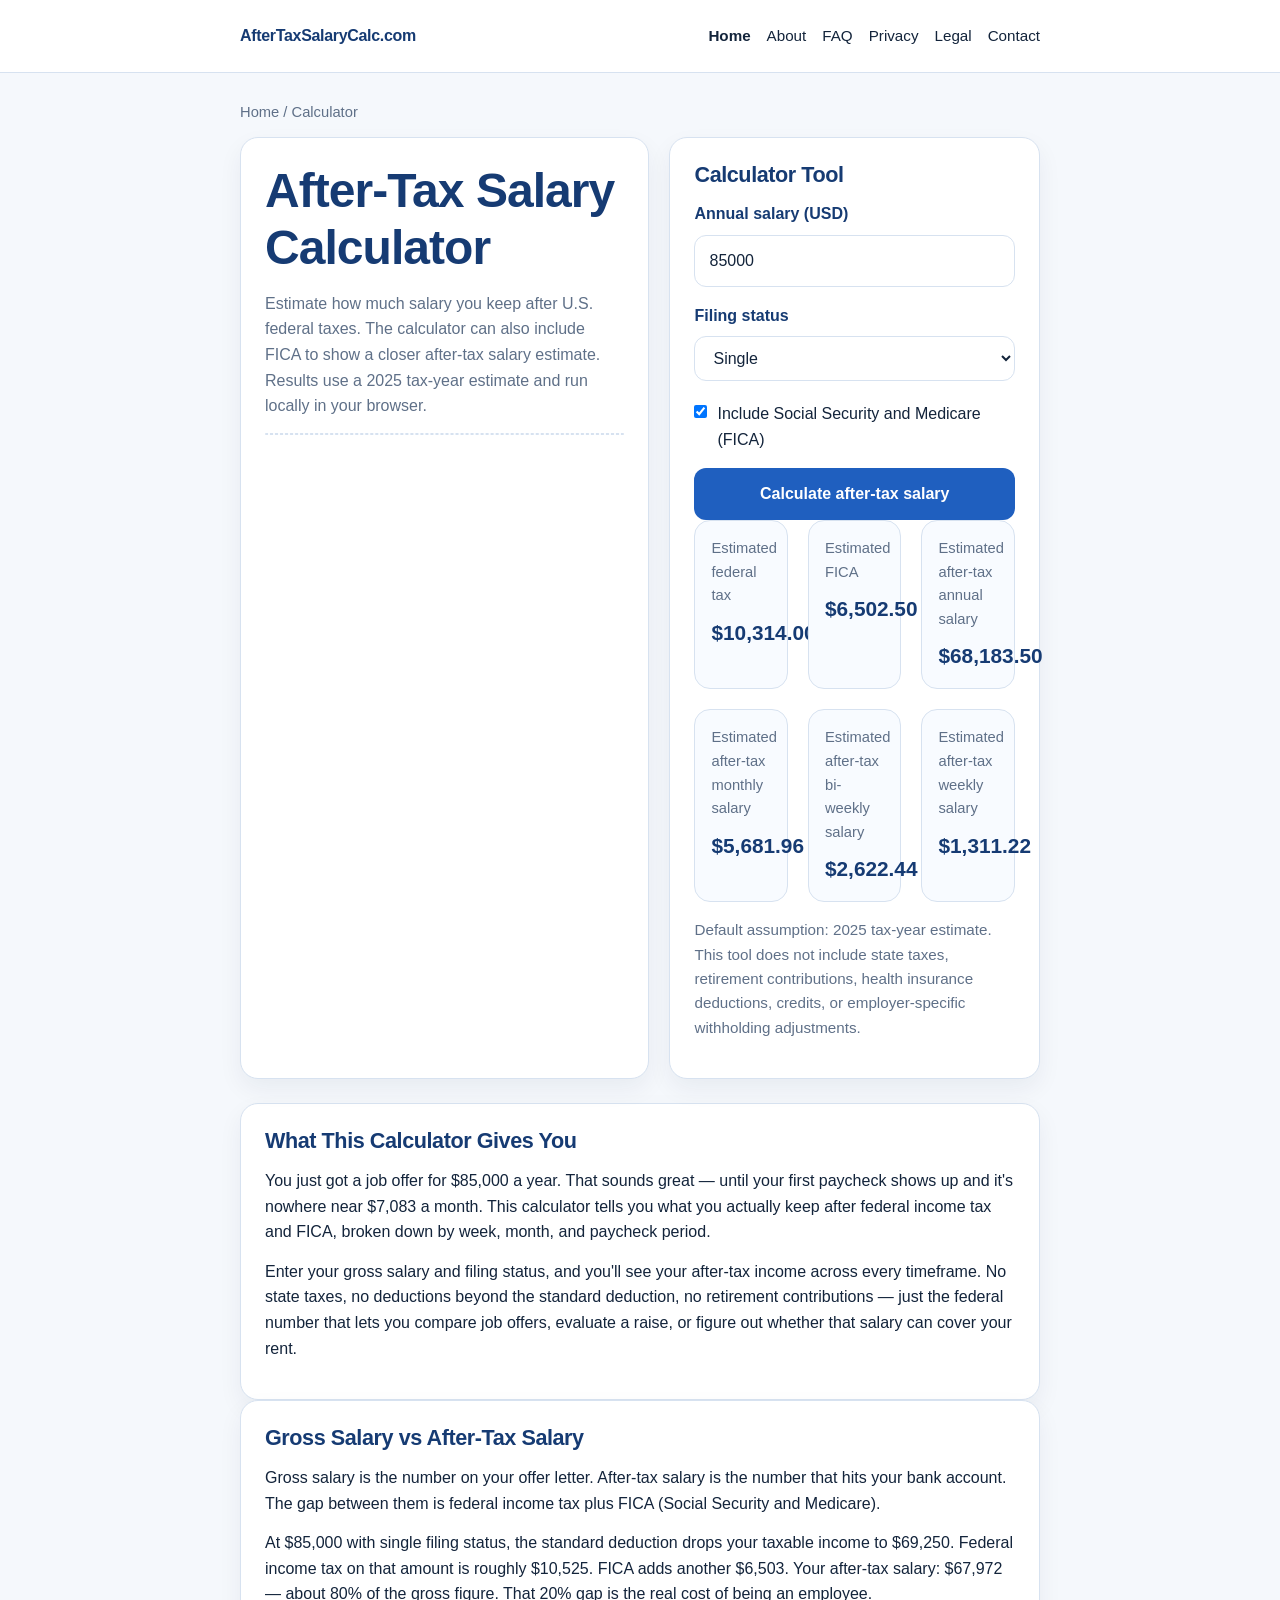
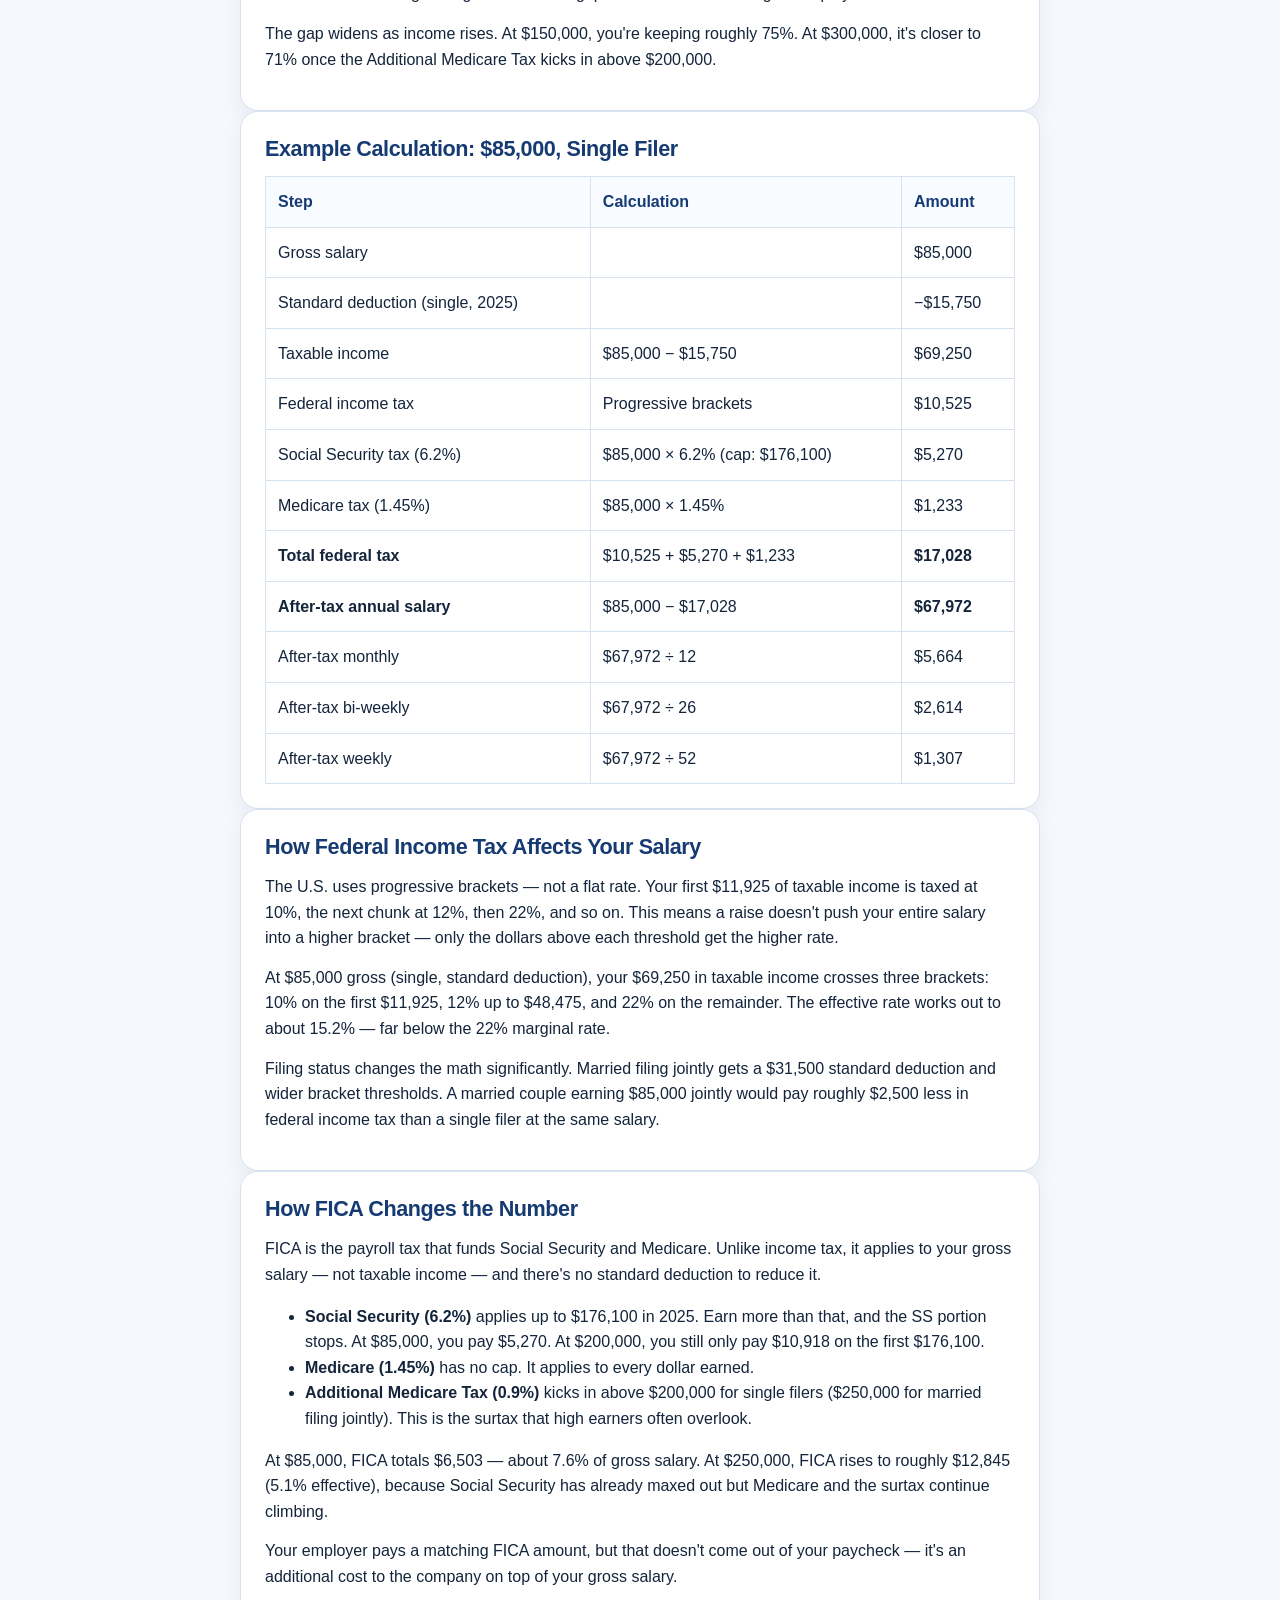
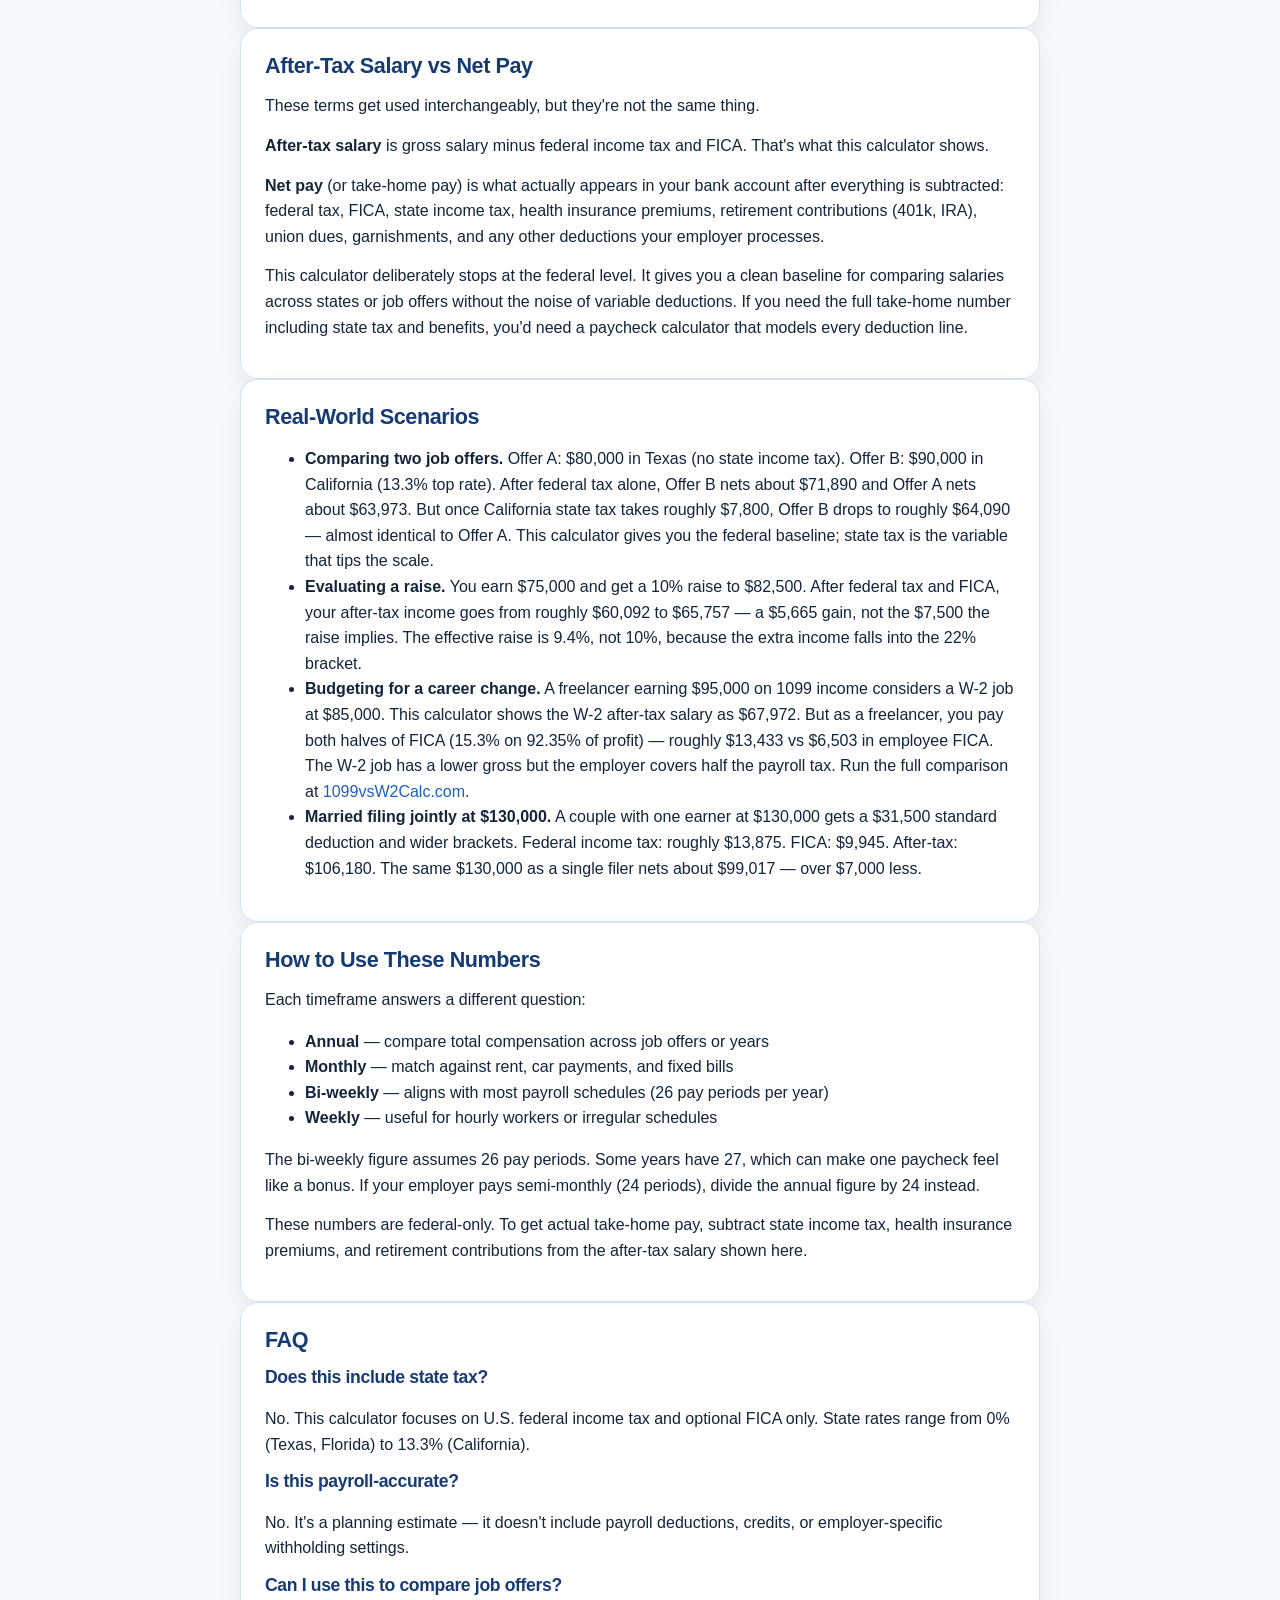
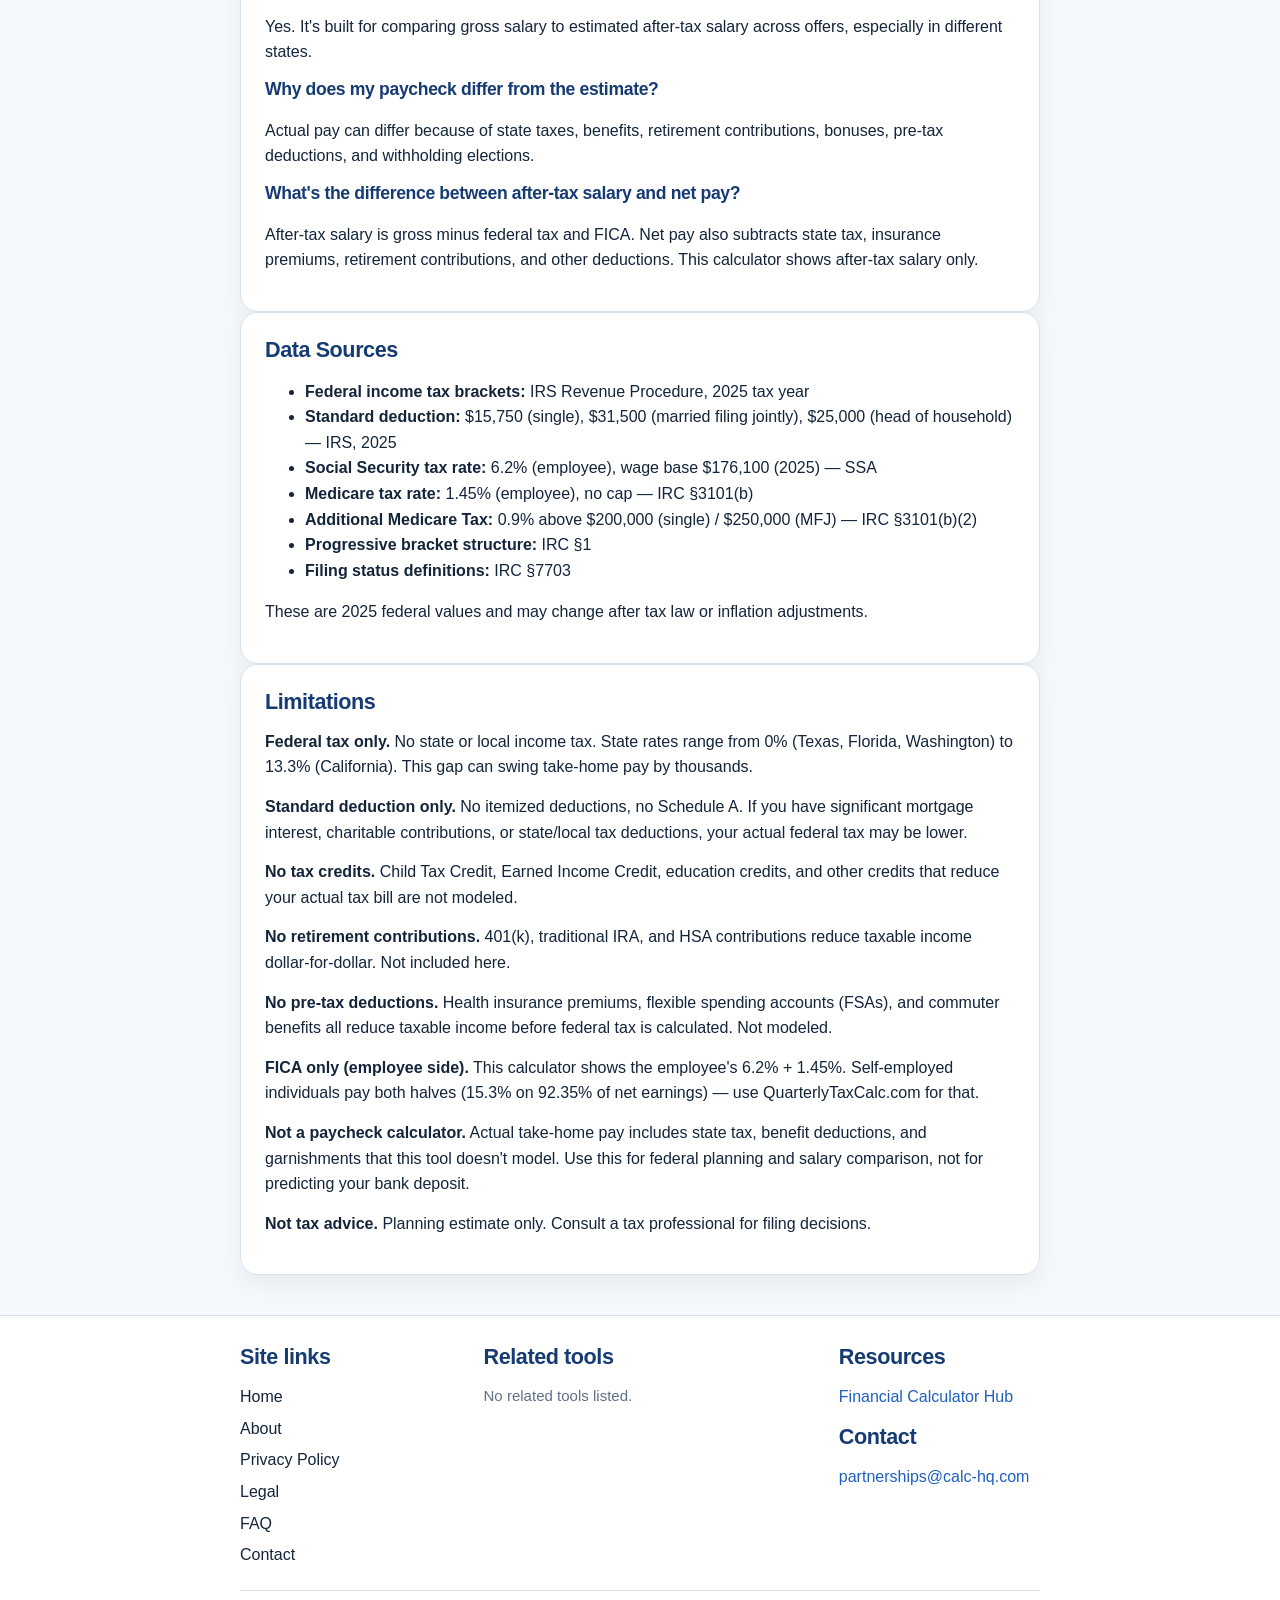
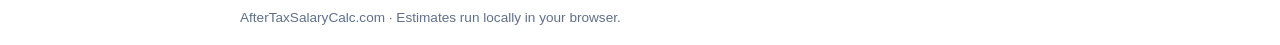
==== index.html @ f93dcaea "Full repair: authority content, cluster-aware network.js, layout fixes, ad collapse, 800px max-width" ====
<!doctype html>
<html lang="en">
<head>
  <meta charset="utf-8">
  <meta name="viewport" content="width=device-width, initial-scale=1">
  <title>After-Tax Salary Calculator | AfterTaxSalaryCalc.com</title>
  <meta name="description" content="Estimate annual, monthly, bi-weekly, and weekly after-tax salary after U.S. federal taxes.">
  <link rel="canonical" href="https://aftertaxsalarycalc.com/">
  <meta name="robots" content="index, follow">
  <meta name="google-adsense-account" content="ca-pub-7744853829365165">
  <meta property="og:type" content="website">
  <meta property="og:title" content="After-Tax Salary Calculator | AfterTaxSalaryCalc.com">
  <meta property="og:description" content="Estimate annual, monthly, bi-weekly, and weekly after-tax salary after U.S. federal taxes.">
  <meta property="og:url" content="https://aftertaxsalarycalc.com/">
  <meta property="og:site_name" content="AfterTaxSalaryCalc.com">
  <meta name="twitter:card" content="summary">
  <meta name="twitter:title" content="After-Tax Salary Calculator | AfterTaxSalaryCalc.com">
  <meta name="twitter:description" content="Estimate annual, monthly, bi-weekly, and weekly after-tax salary after U.S. federal taxes.">
  <link rel="icon" href="/assets/favicon.svg" type="image/svg+xml">
  <script async src="https://pagead2.googlesyndication.com/pagead/js/adsbygoogle.js?client=ca-pub-7744853829365165" crossorigin="anonymous"></script>
  <link rel="stylesheet" href="styles.css?v=layout-repair-0501">
<script type="application/ld+json">
{
  "@context": "https://schema.org",
  "@type": "WebApplication",
  "name": "After-Tax Salary Calculator",
  "url": "https://aftertaxsalarycalc.com/",
  "applicationCategory": "FinanceApplication",
  "operatingSystem": "Any",
  "description": "Estimate annual, monthly, bi-weekly, and weekly after-tax salary after U.S. federal taxes.",
  "offers": {
    "@type": "Offer",
    "price": "0",
    "priceCurrency": "USD"
  }
}
</script>
</head>
<body>
<header class="site-header">
    <div class="container header-inner">
      <a class="brand" href="/">AfterTaxSalaryCalc.com</a>
      <div data-site-header-nav></div>
    </div>
  </header>
<main class="container">
    <section class="hero">
      <div class="breadcrumbs">Home / Calculator</div>
      <div class="hero-grid">
        <div class="card">
          <h1>After-Tax Salary Calculator</h1>
          <p class="muted">Estimate how much salary you keep after U.S. federal taxes. The calculator can also include FICA to show a closer after-tax salary estimate. Results use a <span data-tax-year-label>2025 tax-year estimate</span> and run locally in your browser.</p>
          <ins class="adsbygoogle ad-slot" data-ad-client="" data-ad-slot="" data-ad-format="auto" data-full-width-responsive="true" aria-label="Advertisement"></ins>
        </div>
        <div class="card">
          <h2>Calculator Tool</h2>
          <form id="calculatorForm">
            <div>
              <label for="annualSalary">Annual salary (USD)</label>
              <input id="annualSalary" name="annualSalary" type="number" min="0" step="100" value="85000">
            </div>
            <div>
              <label for="filingStatus">Filing status</label>
              <select id="filingStatus" name="filingStatus">
                <option value="single">Single</option>
                <option value="married">Married filing jointly</option>
                <option value="hoh">Head of household</option>
              </select>
            </div>
            <div class="checkbox-row">
              <input id="includeFica" name="includeFica" type="checkbox" checked>
              <label for="includeFica">Include Social Security and Medicare (FICA)</label>
            </div>
            <button type="submit">Calculate after-tax salary</button>
          </form>
          <div class="results-grid top-results">
            <div class="result-box"><span class="result-label">Estimated federal tax</span><span id="estimatedFederalTax" class="result-value">$0.00</span></div>
            <div class="result-box"><span class="result-label">Estimated FICA</span><span id="estimatedFica" class="result-value">$0.00</span></div>
            <div class="result-box"><span class="result-label">Estimated after-tax annual salary</span><span id="estimatedNetAnnual" class="result-value">$0.00</span></div>
            <div class="result-box"><span class="result-label">Estimated after-tax monthly salary</span><span id="estimatedNetMonthly" class="result-value">$0.00</span></div>
            <div class="result-box"><span class="result-label">Estimated after-tax bi-weekly salary</span><span id="estimatedNetBiweekly" class="result-value">$0.00</span></div>
            <div class="result-box"><span class="result-label">Estimated after-tax weekly salary</span><span id="estimatedNetWeekly" class="result-value">$0.00</span></div>
          </div>
          <p class="notice">Default assumption: <span id="exampleTaxYear">2025 tax-year estimate</span>. This tool does not include state taxes, retirement contributions, health insurance deductions, credits, or employer-specific withholding adjustments.</p>
        </div>
      </div>
    </section>

    <section>
      <div class="section-card">
        <h2>What This Calculator Gives You</h2>
        <p>You just got a job offer for $85,000 a year. That sounds great — until your first paycheck shows up and it's nowhere near $7,083 a month. This calculator tells you what you actually keep after federal income tax and FICA, broken down by week, month, and paycheck period.</p>
        <p>Enter your gross salary and filing status, and you'll see your after-tax income across every timeframe. No state taxes, no deductions beyond the standard deduction, no retirement contributions — just the federal number that lets you compare job offers, evaluate a raise, or figure out whether that salary can cover your rent.</p>
      </div>
    </section>

    <section>
      <div class="section-card">
        <h2>Gross Salary vs After-Tax Salary</h2>
        <p>Gross salary is the number on your offer letter. After-tax salary is the number that hits your bank account. The gap between them is federal income tax plus FICA (Social Security and Medicare).</p>
        <p>At $85,000 with single filing status, the standard deduction drops your taxable income to $69,250. Federal income tax on that amount is roughly $10,525. FICA adds another $6,503. Your after-tax salary: $67,972 — about 80% of the gross figure. That 20% gap is the real cost of being an employee.</p>
        <p>The gap widens as income rises. At $150,000, you're keeping roughly 75%. At $300,000, it's closer to 71% once the Additional Medicare Tax kicks in above $200,000.</p>
      </div>
    </section>

    <section>
      <div class="section-card">
        <h2>Example Calculation: $85,000, Single Filer</h2>
        <table class="example-table">
          <tr><th>Step</th><th>Calculation</th><th>Amount</th></tr>
          <tr><td>Gross salary</td><td></td><td>$85,000</td></tr>
          <tr><td>Standard deduction (single, 2025)</td><td></td><td>−$15,750</td></tr>
          <tr><td>Taxable income</td><td>$85,000 − $15,750</td><td>$69,250</td></tr>
          <tr><td>Federal income tax</td><td>Progressive brackets</td><td>$10,525</td></tr>
          <tr><td>Social Security tax (6.2%)</td><td>$85,000 × 6.2% (cap: $176,100)</td><td>$5,270</td></tr>
          <tr><td>Medicare tax (1.45%)</td><td>$85,000 × 1.45%</td><td>$1,233</td></tr>
          <tr><td><strong>Total federal tax</strong></td><td>$10,525 + $5,270 + $1,233</td><td><strong>$17,028</strong></td></tr>
          <tr><td><strong>After-tax annual salary</strong></td><td>$85,000 − $17,028</td><td><strong>$67,972</strong></td></tr>
          <tr><td>After-tax monthly</td><td>$67,972 ÷ 12</td><td>$5,664</td></tr>
          <tr><td>After-tax bi-weekly</td><td>$67,972 ÷ 26</td><td>$2,614</td></tr>
          <tr><td>After-tax weekly</td><td>$67,972 ÷ 52</td><td>$1,307</td></tr>
        </table>
      </div>
    </section>

    <section>
      <div class="section-card">
        <h2>How Federal Income Tax Affects Your Salary</h2>
        <p>The U.S. uses progressive brackets — not a flat rate. Your first $11,925 of taxable income is taxed at 10%, the next chunk at 12%, then 22%, and so on. This means a raise doesn't push your entire salary into a higher bracket — only the dollars above each threshold get the higher rate.</p>
        <p>At $85,000 gross (single, standard deduction), your $69,250 in taxable income crosses three brackets: 10% on the first $11,925, 12% up to $48,475, and 22% on the remainder. The effective rate works out to about 15.2% — far below the 22% marginal rate.</p>
        <p>Filing status changes the math significantly. Married filing jointly gets a $31,500 standard deduction and wider bracket thresholds. A married couple earning $85,000 jointly would pay roughly $2,500 less in federal income tax than a single filer at the same salary.</p>
      </div>
    </section>

    <section>
      <div class="section-card">
        <h2>How FICA Changes the Number</h2>
        <p>FICA is the payroll tax that funds Social Security and Medicare. Unlike income tax, it applies to your gross salary — not taxable income — and there's no standard deduction to reduce it.</p>
        <ul>
          <li><strong>Social Security (6.2%)</strong> applies up to $176,100 in 2025. Earn more than that, and the SS portion stops. At $85,000, you pay $5,270. At $200,000, you still only pay $10,918 on the first $176,100.</li>
          <li><strong>Medicare (1.45%)</strong> has no cap. It applies to every dollar earned.</li>
          <li><strong>Additional Medicare Tax (0.9%)</strong> kicks in above $200,000 for single filers ($250,000 for married filing jointly). This is the surtax that high earners often overlook.</li>
        </ul>
        <p>At $85,000, FICA totals $6,503 — about 7.6% of gross salary. At $250,000, FICA rises to roughly $12,845 (5.1% effective), because Social Security has already maxed out but Medicare and the surtax continue climbing.</p>
        <p>Your employer pays a matching FICA amount, but that doesn't come out of your paycheck — it's an additional cost to the company on top of your gross salary.</p>
      </div>
    </section>

    <section>
      <div class="section-card">
        <h2>After-Tax Salary vs Net Pay</h2>
        <p>These terms get used interchangeably, but they're not the same thing.</p>
        <p><strong>After-tax salary</strong> is gross salary minus federal income tax and FICA. That's what this calculator shows.</p>
        <p><strong>Net pay</strong> (or take-home pay) is what actually appears in your bank account after everything is subtracted: federal tax, FICA, state income tax, health insurance premiums, retirement contributions (401k, IRA), union dues, garnishments, and any other deductions your employer processes.</p>
        <p>This calculator deliberately stops at the federal level. It gives you a clean baseline for comparing salaries across states or job offers without the noise of variable deductions. If you need the full take-home number including state tax and benefits, you'd need a paycheck calculator that models every deduction line.</p>
      </div>
    </section>

    <section>
      <div class="section-card">
        <h2>Real-World Scenarios</h2>
        <ul>
          <li><strong>Comparing two job offers.</strong> Offer A: $80,000 in Texas (no state income tax). Offer B: $90,000 in California (13.3% top rate). After federal tax alone, Offer B nets about $71,890 and Offer A nets about $63,973. But once California state tax takes roughly $7,800, Offer B drops to roughly $64,090 — almost identical to Offer A. This calculator gives you the federal baseline; state tax is the variable that tips the scale.</li>
          <li><strong>Evaluating a raise.</strong> You earn $75,000 and get a 10% raise to $82,500. After federal tax and FICA, your after-tax income goes from roughly $60,092 to $65,757 — a $5,665 gain, not the $7,500 the raise implies. The effective raise is 9.4%, not 10%, because the extra income falls into the 22% bracket.</li>
          <li><strong>Budgeting for a career change.</strong> A freelancer earning $95,000 on 1099 income considers a W-2 job at $85,000. This calculator shows the W-2 after-tax salary as $67,972. But as a freelancer, you pay both halves of FICA (15.3% on 92.35% of profit) — roughly $13,433 vs $6,503 in employee FICA. The W-2 job has a lower gross but the employer covers half the payroll tax. Run the full comparison at <a href="https://1099vsw2calc.com" target="_blank" rel="noopener">1099vsW2Calc.com</a>.</li>
          <li><strong>Married filing jointly at $130,000.</strong> A couple with one earner at $130,000 gets a $31,500 standard deduction and wider brackets. Federal income tax: roughly $13,875. FICA: $9,945. After-tax: $106,180. The same $130,000 as a single filer nets about $99,017 — over $7,000 less.</li>
        </ul>
      </div>
    </section>

    <section>
      <div class="section-card">
        <h2>How to Use These Numbers</h2>
        <p>Each timeframe answers a different question:</p>
        <ul>
          <li><strong>Annual</strong> — compare total compensation across job offers or years</li>
          <li><strong>Monthly</strong> — match against rent, car payments, and fixed bills</li>
          <li><strong>Bi-weekly</strong> — aligns with most payroll schedules (26 pay periods per year)</li>
          <li><strong>Weekly</strong> — useful for hourly workers or irregular schedules</li>
        </ul>
        <p>The bi-weekly figure assumes 26 pay periods. Some years have 27, which can make one paycheck feel like a bonus. If your employer pays semi-monthly (24 periods), divide the annual figure by 24 instead.</p>
        <p>These numbers are federal-only. To get actual take-home pay, subtract state income tax, health insurance premiums, and retirement contributions from the after-tax salary shown here.</p>
      </div>
    </section>

    <section>
      <div class="section-card">
        <h2>FAQ</h2>
        <h3>Does this include state tax?</h3>
        <p>No. This calculator focuses on U.S. federal income tax and optional FICA only. State rates range from 0% (Texas, Florida) to 13.3% (California).</p>
        <h3>Is this payroll-accurate?</h3>
        <p>No. It's a planning estimate — it doesn't include payroll deductions, credits, or employer-specific withholding settings.</p>
        <h3>Can I use this to compare job offers?</h3>
        <p>Yes. It's built for comparing gross salary to estimated after-tax salary across offers, especially in different states.</p>
        <h3>Why does my paycheck differ from the estimate?</h3>
        <p>Actual pay can differ because of state taxes, benefits, retirement contributions, bonuses, pre-tax deductions, and withholding elections.</p>
        <h3>What's the difference between after-tax salary and net pay?</h3>
        <p>After-tax salary is gross minus federal tax and FICA. Net pay also subtracts state tax, insurance premiums, retirement contributions, and other deductions. This calculator shows after-tax salary only.</p>
      </div>
    </section>

    <section>
      <div class="section-card">
        <h2>Data Sources</h2>
        <ul>
          <li><strong>Federal income tax brackets:</strong> IRS Revenue Procedure, 2025 tax year</li>
          <li><strong>Standard deduction:</strong> $15,750 (single), $31,500 (married filing jointly), $25,000 (head of household) — IRS, 2025</li>
          <li><strong>Social Security tax rate:</strong> 6.2% (employee), wage base $176,100 (2025) — SSA</li>
          <li><strong>Medicare tax rate:</strong> 1.45% (employee), no cap — IRC §3101(b)</li>
          <li><strong>Additional Medicare Tax:</strong> 0.9% above $200,000 (single) / $250,000 (MFJ) — IRC §3101(b)(2)</li>
          <li><strong>Progressive bracket structure:</strong> IRC §1</li>
          <li><strong>Filing status definitions:</strong> IRC §7703</li>
        </ul>
        <p>These are 2025 federal values and may change after tax law or inflation adjustments.</p>
      </div>
    </section>

    <section>
      <div class="section-card">
        <h2>Limitations</h2>
        <p><strong>Federal tax only.</strong> No state or local income tax. State rates range from 0% (Texas, Florida, Washington) to 13.3% (California). This gap can swing take-home pay by thousands.</p>
        <p><strong>Standard deduction only.</strong> No itemized deductions, no Schedule A. If you have significant mortgage interest, charitable contributions, or state/local tax deductions, your actual federal tax may be lower.</p>
        <p><strong>No tax credits.</strong> Child Tax Credit, Earned Income Credit, education credits, and other credits that reduce your actual tax bill are not modeled.</p>
        <p><strong>No retirement contributions.</strong> 401(k), traditional IRA, and HSA contributions reduce taxable income dollar-for-dollar. Not included here.</p>
        <p><strong>No pre-tax deductions.</strong> Health insurance premiums, flexible spending accounts (FSAs), and commuter benefits all reduce taxable income before federal tax is calculated. Not modeled.</p>
        <p><strong>FICA only (employee side).</strong> This calculator shows the employee's 6.2% + 1.45%. Self-employed individuals pay both halves (15.3% on 92.35% of net earnings) — use QuarterlyTaxCalc.com for that.</p>
        <p><strong>Not a paycheck calculator.</strong> Actual take-home pay includes state tax, benefit deductions, and garnishments that this tool doesn't model. Use this for federal planning and salary comparison, not for predicting your bank deposit.</p>
        <p><strong>Not tax advice.</strong> Planning estimate only. Consult a tax professional for filing decisions.</p>
      </div>
    </section>
  </main>
<footer class="site-footer">
    <div class="container" id="site-footer"></div>
  </footer>
  <script src="/assets/config.js"></script>
  <script src="/assets/network.js"></script>
  <script src="/assets/ads.js"></script>
  <script src="/assets/app.js"></script>
</body>
</html>
---- styles.css ----
:root {
  --bg: #f5f8fc;
  --panel: #ffffff;
  --panel-2: #f8fbff;
  --text: #13243b;
  --muted: #5f7088;
  --border: #d7e2f0;
  --accent: #1f5fbf;
  --accent-2: #163b73;
  --success: #0f7a43;
}
* { box-sizing: border-box; }
html { scroll-behavior: smooth; }
body {
  margin: 0;
  font-family: -apple-system, BlinkMacSystemFont, 'Segoe UI', sans-serif;
  background: var(--bg);
  color: var(--text);
  line-height: 1.6;
}
a { color: var(--accent); text-decoration: none; }
a:hover { text-decoration: underline; }
.container {
  width: min(800px, calc(100% - 32px));
  margin: 0 auto;
}
.site-header {
  border-bottom: 1px solid var(--border);
  background: #ffffff;
  position: sticky;
  top: 0;
  z-index: 10;
}
.header-inner {
  display: flex;
  align-items: center;
  justify-content: space-between;
  gap: 16px;
  min-height: 72px;
}
.brand {
  font-weight: 800;
  letter-spacing: -0.02em;
  color: var(--accent-2);
}
.header-nav {
  display: flex;
  flex-wrap: wrap;
  gap: 14px 18px;
}
.header-nav a {
  color: var(--muted);
  font-size: 0.95rem;
}
.header-nav a:hover,
.header-nav a:focus {
  color: var(--accent-2);
}
.hero {
  padding: 28px 0 24px;
}
.hero-grid,
.footer-grid,
.results-grid {
  display: grid;
  gap: 20px;
}
.hero-grid {
  grid-template-columns: 1.05fr 0.95fr;
}
.results-grid {
  grid-template-columns: repeat(3, minmax(0, 1fr));
}
.card,
.section-card {
  background: var(--panel);
  border: 1px solid var(--border);
  border-radius: 18px;
  padding: 24px;
  box-shadow: 0 10px 25px rgba(16, 42, 67, 0.06);
}
h1, h2, h3, h4 {
  line-height: 1.2;
  letter-spacing: -0.02em;
  margin-top: 0;
  color: var(--accent-2);
}
h1 { font-size: clamp(2rem, 4vw, 3rem); margin-bottom: 14px; }
h2 { font-size: 1.35rem; margin-bottom: 14px; }
h3 { font-size: 1.1rem; }
p { margin: 0 0 14px; }
.muted { color: var(--muted); }
label {
  display: block;
  font-weight: 600;
  margin-bottom: 8px;
  color: var(--accent-2);
}
input, select, button {
  width: 100%;
  font: inherit;
  border-radius: 12px;
}
input, select {
  padding: 12px 14px;
  border: 1px solid var(--border);
  background: #fff;
  color: var(--text);
  margin-bottom: 16px;
}
input:focus, select:focus {
  outline: 3px solid rgba(31, 95, 191, 0.15);
  border-color: var(--accent);
}
.checkbox-row {
  display: flex;
  align-items: flex-start;
  gap: 10px;
  margin: 4px 0 16px;
}
.checkbox-row input {
  width: auto;
  margin: 4px 0 0;
}
.checkbox-row label {
  margin: 0;
  font-weight: 500;
  color: var(--text);
}
button {
  padding: 13px 16px;
  border: 0;
  background: var(--accent);
  color: #fff;
  font-weight: 700;
  cursor: pointer;
}
button:hover { background: #184d9c; }
.result-box {
  background: var(--panel-2);
  border: 1px solid var(--border);
  border-radius: 16px;
  padding: 16px;
}
.result-label {
  display: block;
  font-size: 0.92rem;
  color: var(--muted);
  margin-bottom: 8px;
}
.result-value {
  display: block;
  font-weight: 800;
  font-size: 1.3rem;
  color: var(--accent-2);
}
.notice {
  font-size: 0.95rem;
  color: var(--muted);
  margin-top: 16px;
}
.ad-slot {
  min-height: 90px;
  border: 1px dashed var(--border);
  border-radius: 16px;
  display: grid;
  place-items: center;
  color: var(--muted);
  background: #fbfdff;
}
.breadcrumbs {
  font-size: 0.92rem;
  color: var(--muted);
  margin-bottom: 12px;
}
.example-table,
.faq-table {
  width: 100%;
  border-collapse: collapse;
}
.example-table th,
.example-table td,
.faq-table th,
.faq-table td {
  border: 1px solid var(--border);
  padding: 12px;
  text-align: left;
  vertical-align: top;
}
.example-table th,
.faq-table th {
  background: var(--panel-2);
  color: var(--accent-2);
}
.list-tight {
  margin: 0;
  padding-left: 18px;
}
.list-tight li { margin-bottom: 8px; }
.site-footer {
  margin-top: 40px;
  border-top: 1px solid var(--border);
  background: #ffffff;
}
.footer-grid {
  grid-template-columns: 1fr 1.5fr 0.9fr;
  padding: 28px 0 8px;
}
.footer-nav-links,
.footer-links {
  list-style: none;
  margin: 0;
  padding: 0;
}
.footer-nav-links li,
.footer-links li {
  margin-bottom: 12px;
}
.footer-links li a {
  display: inline-block;
  margin-bottom: 2px;
}
.footer-links li span,
.footer-empty,
.footer-meta {
  display: block;
  color: var(--muted);
  font-size: 0.94rem;
}
.footer-meta {
  padding: 0 0 24px;
  margin: 0;
}
@media (max-width: 860px) {
  .hero-grid, .footer-grid, .results-grid { grid-template-columns: 1fr; }
  .header-inner { align-items: flex-start; flex-direction: column; padding: 14px 0; }
}

/* ── AD COLLAPSE ── */
.adsense-unit { min-height: 0; height: 0; overflow: hidden; }
.adsense-unit ins, .adsense-unit iframe { height: 0 !important; max-height: 0 !important; }
.adsense-unit.active { min-height: 250px; height: auto; overflow: visible; }
.adsense-unit.active ins, .adsense-unit.active iframe { height: auto !important; max-height: none !important; }
.ad-slot { min-height: 0; }

/* ── PAGE COPY ── */
.page-copy { max-width: 800px; margin: 0 auto; }
.page-copy h1 { margin-bottom: 16px; }
.page-copy h2 { margin-top: 24px; margin-bottom: 8px; }
.page-copy p { margin-bottom: 12px; }

/* ── NETWORK FOOTER ── */
.footer-nav-links { list-style: none; padding: 0; margin: 0; }
.footer-nav-links li { margin-bottom: 6px; }
.footer-nav-links a { color: var(--primary); text-decoration: none; }
.footer-links { display: flex; flex-wrap: wrap; gap: 16px; padding: 20px 0; }
.footer-links a { color: var(--primary); text-decoration: none; }
.footer-meta { color: var(--muted); font-size: 0.85rem; padding: 16px 0; border-top: 1px solid var(--border); margin-top: 8px; }
.footer-empty { color: var(--muted); }
.header-nav { display: flex; gap: 16px; flex-wrap: wrap; }
.header-nav a { color: var(--primary); text-decoration: none; font-size: 0.95rem; }
.header-nav a:hover { text-decoration: underline; }
.header-nav a.active { font-weight: 700; }

/* ── MOBILE FIXES ── */
@media (max-width: 600px) {
  .header-inner {
    flex-direction: column;
    align-items: flex-start;
    gap: 12px;
  }
  .brand {
    display: block;
    width: 100%;
    font-size: 18px;
    margin: 0 0 8px 0;
    line-height: 1.2;
  }
  .header-nav {
    display: flex;
    flex-wrap: wrap;
    width: 100%;
    gap: 10px 14px;
    font-size: 14px;
  }
  .page-copy { padding: 0 8px; }
  body { padding-bottom: env(safe-area-inset-bottom, 0); overflow-x: hidden; }
}
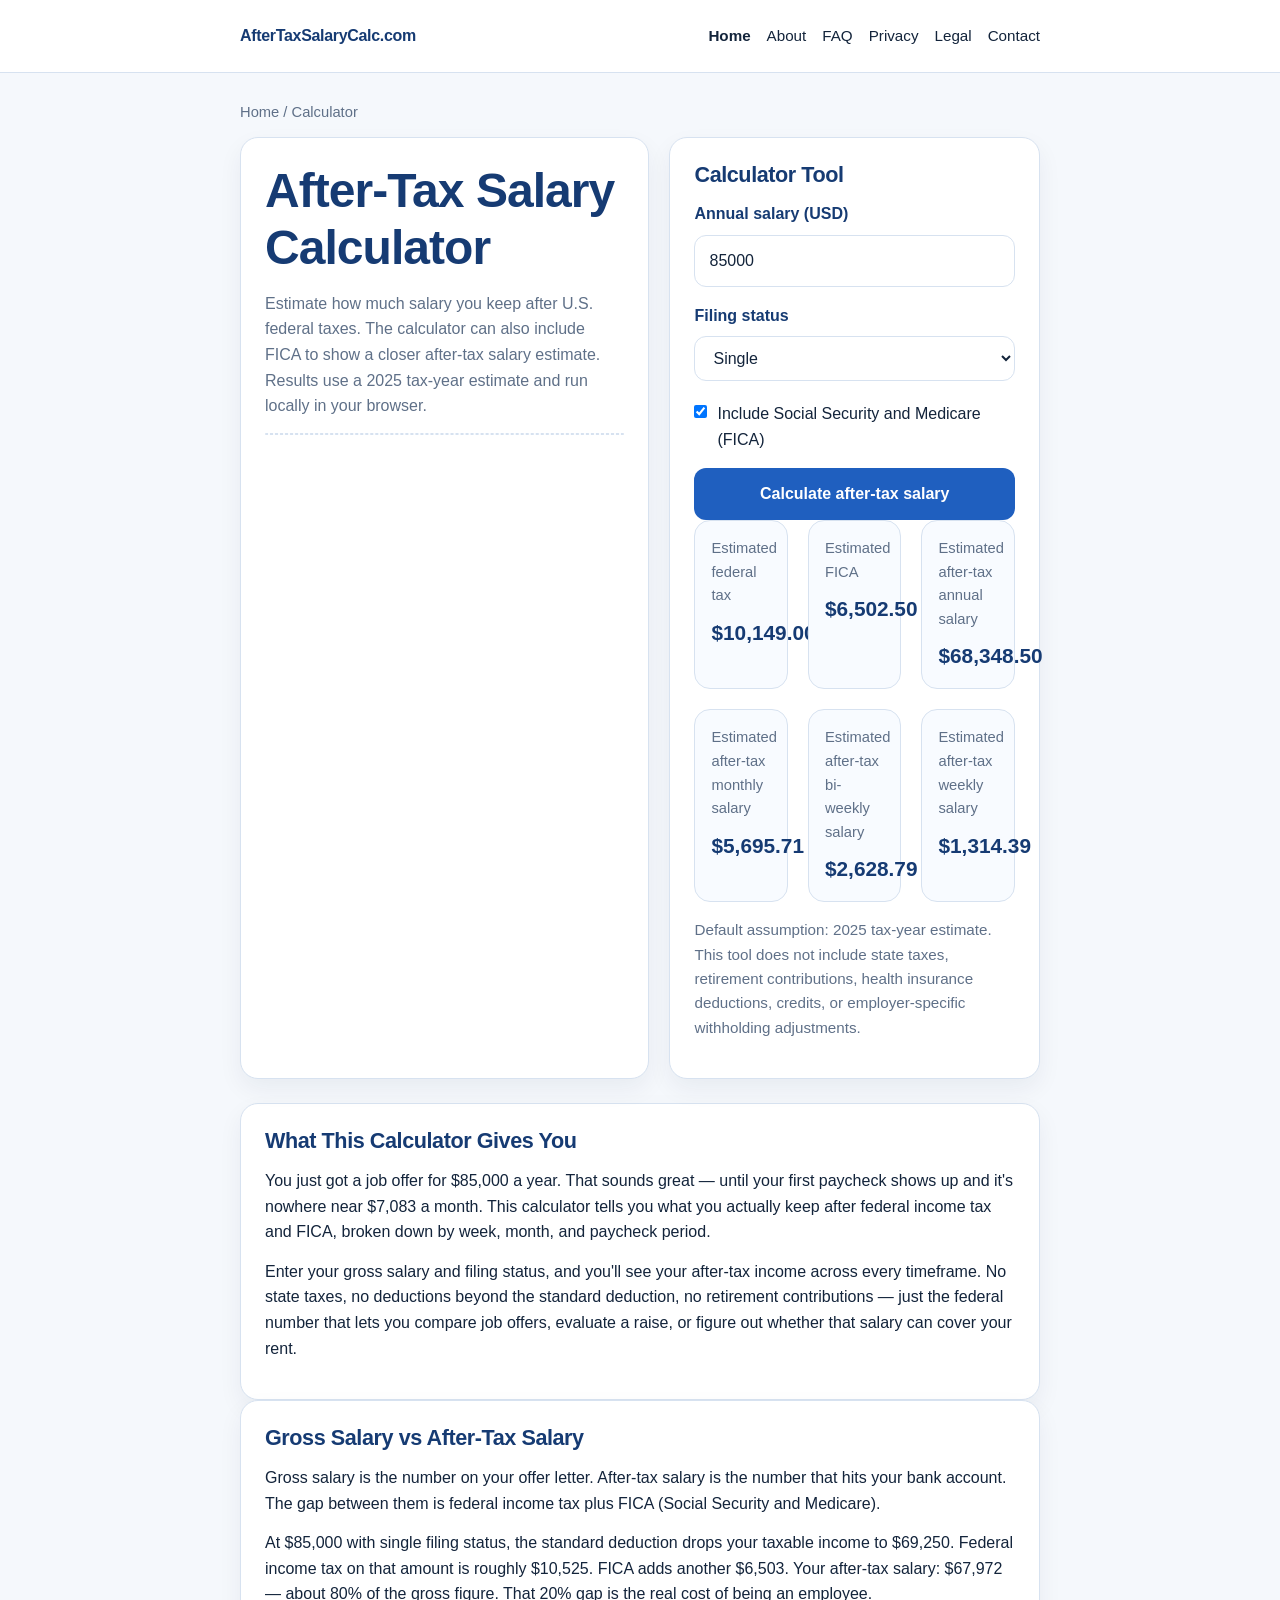
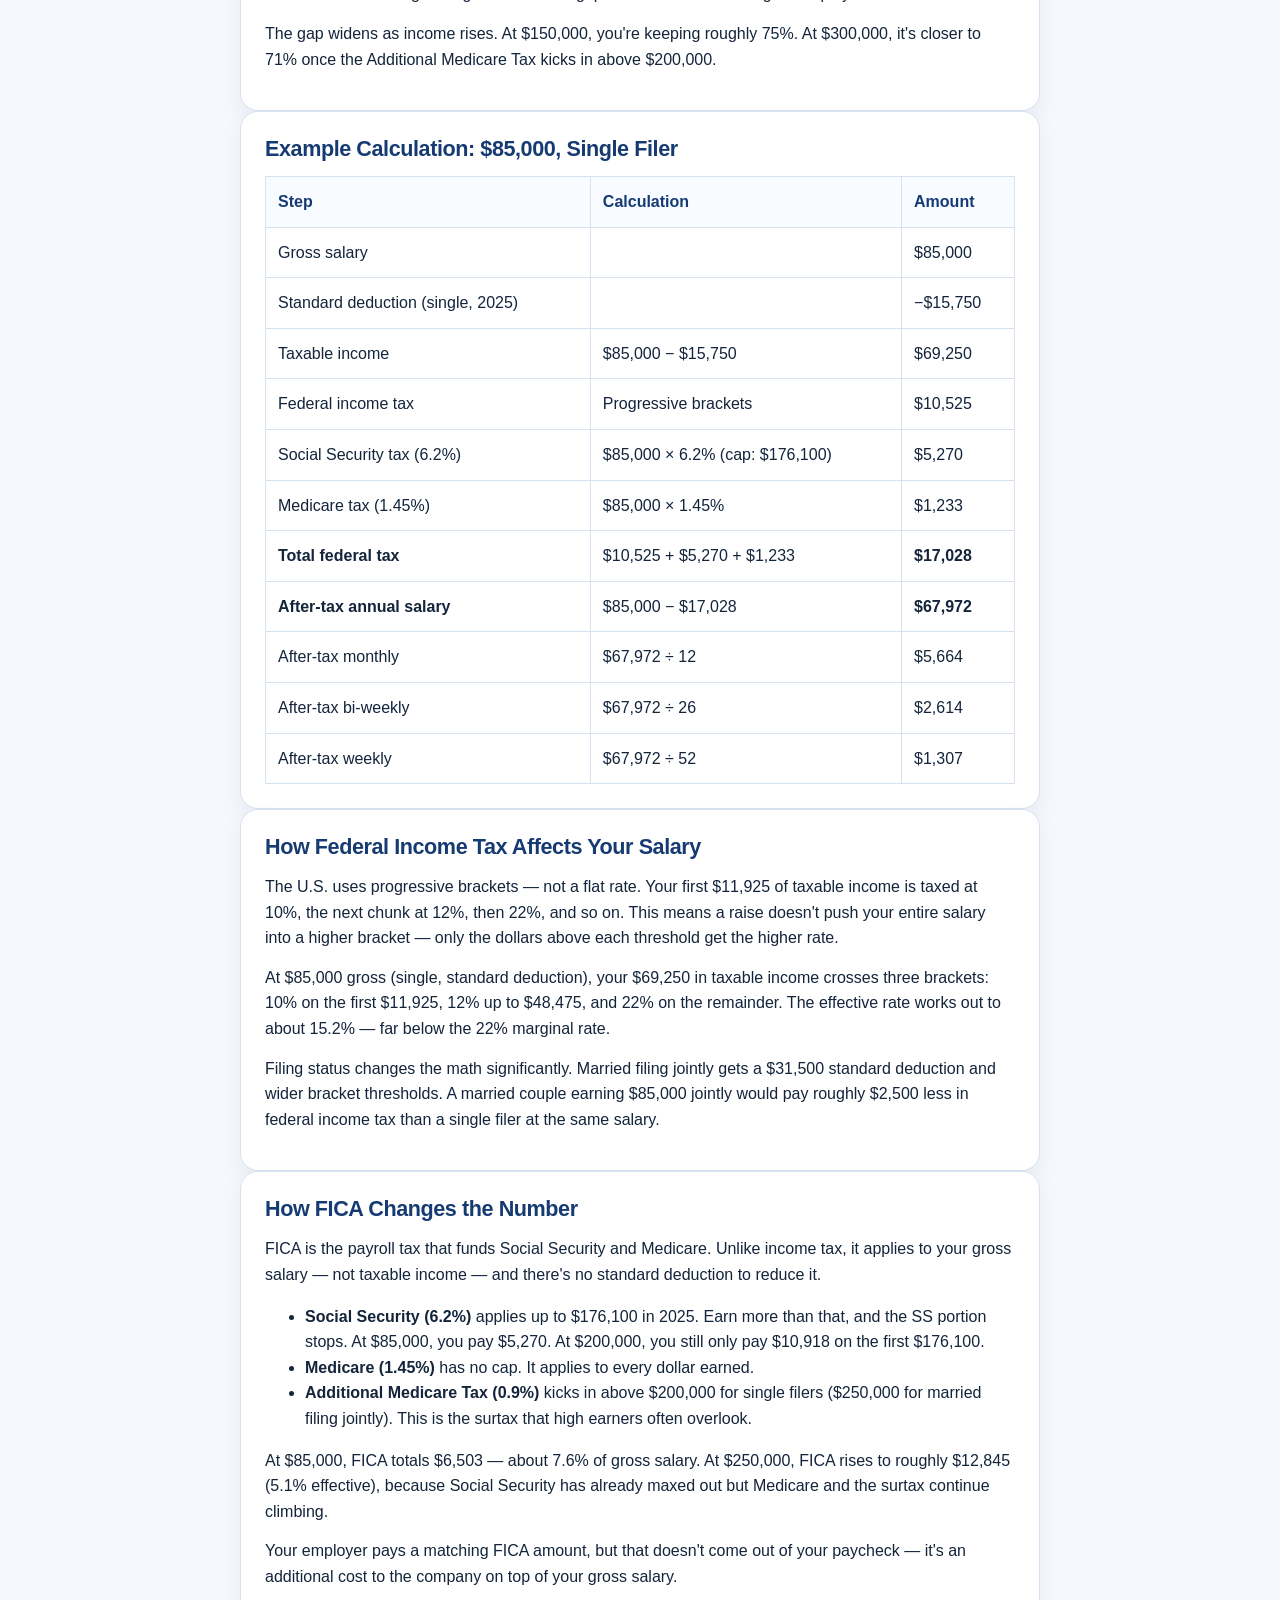
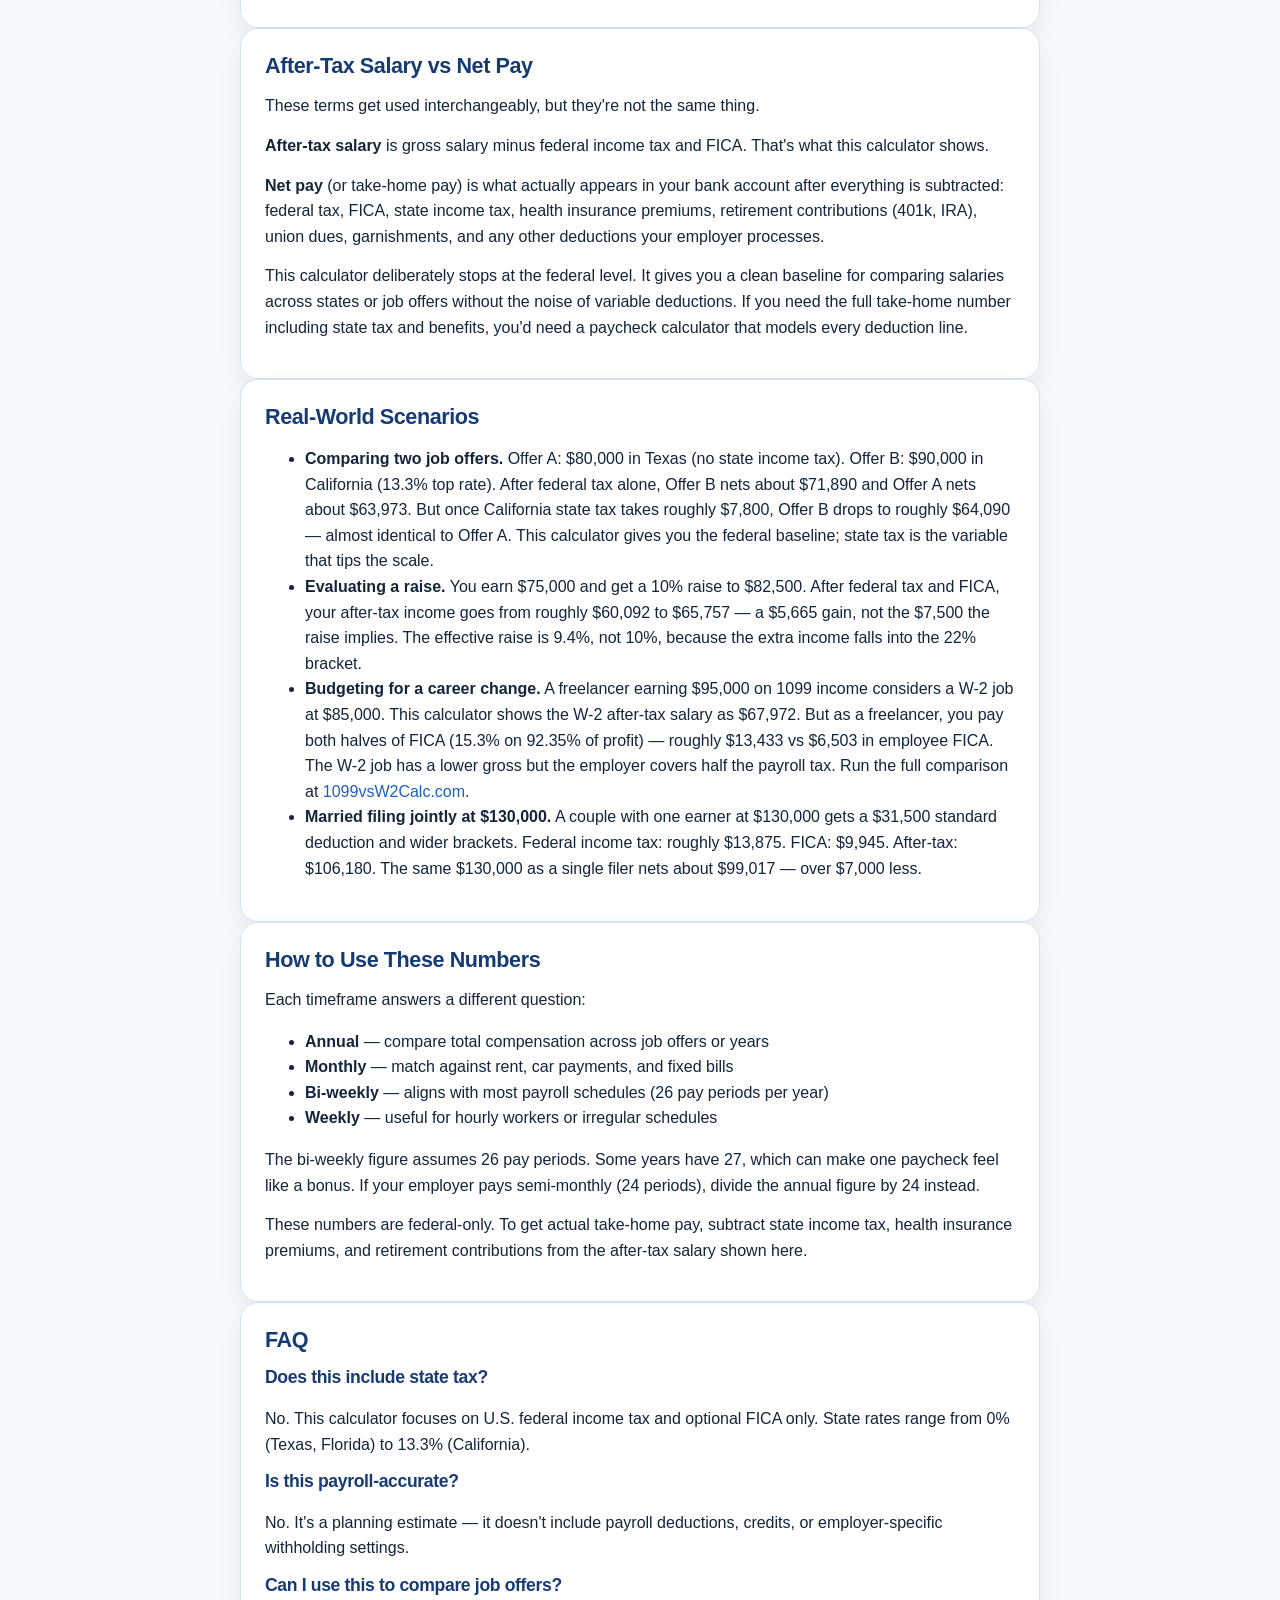
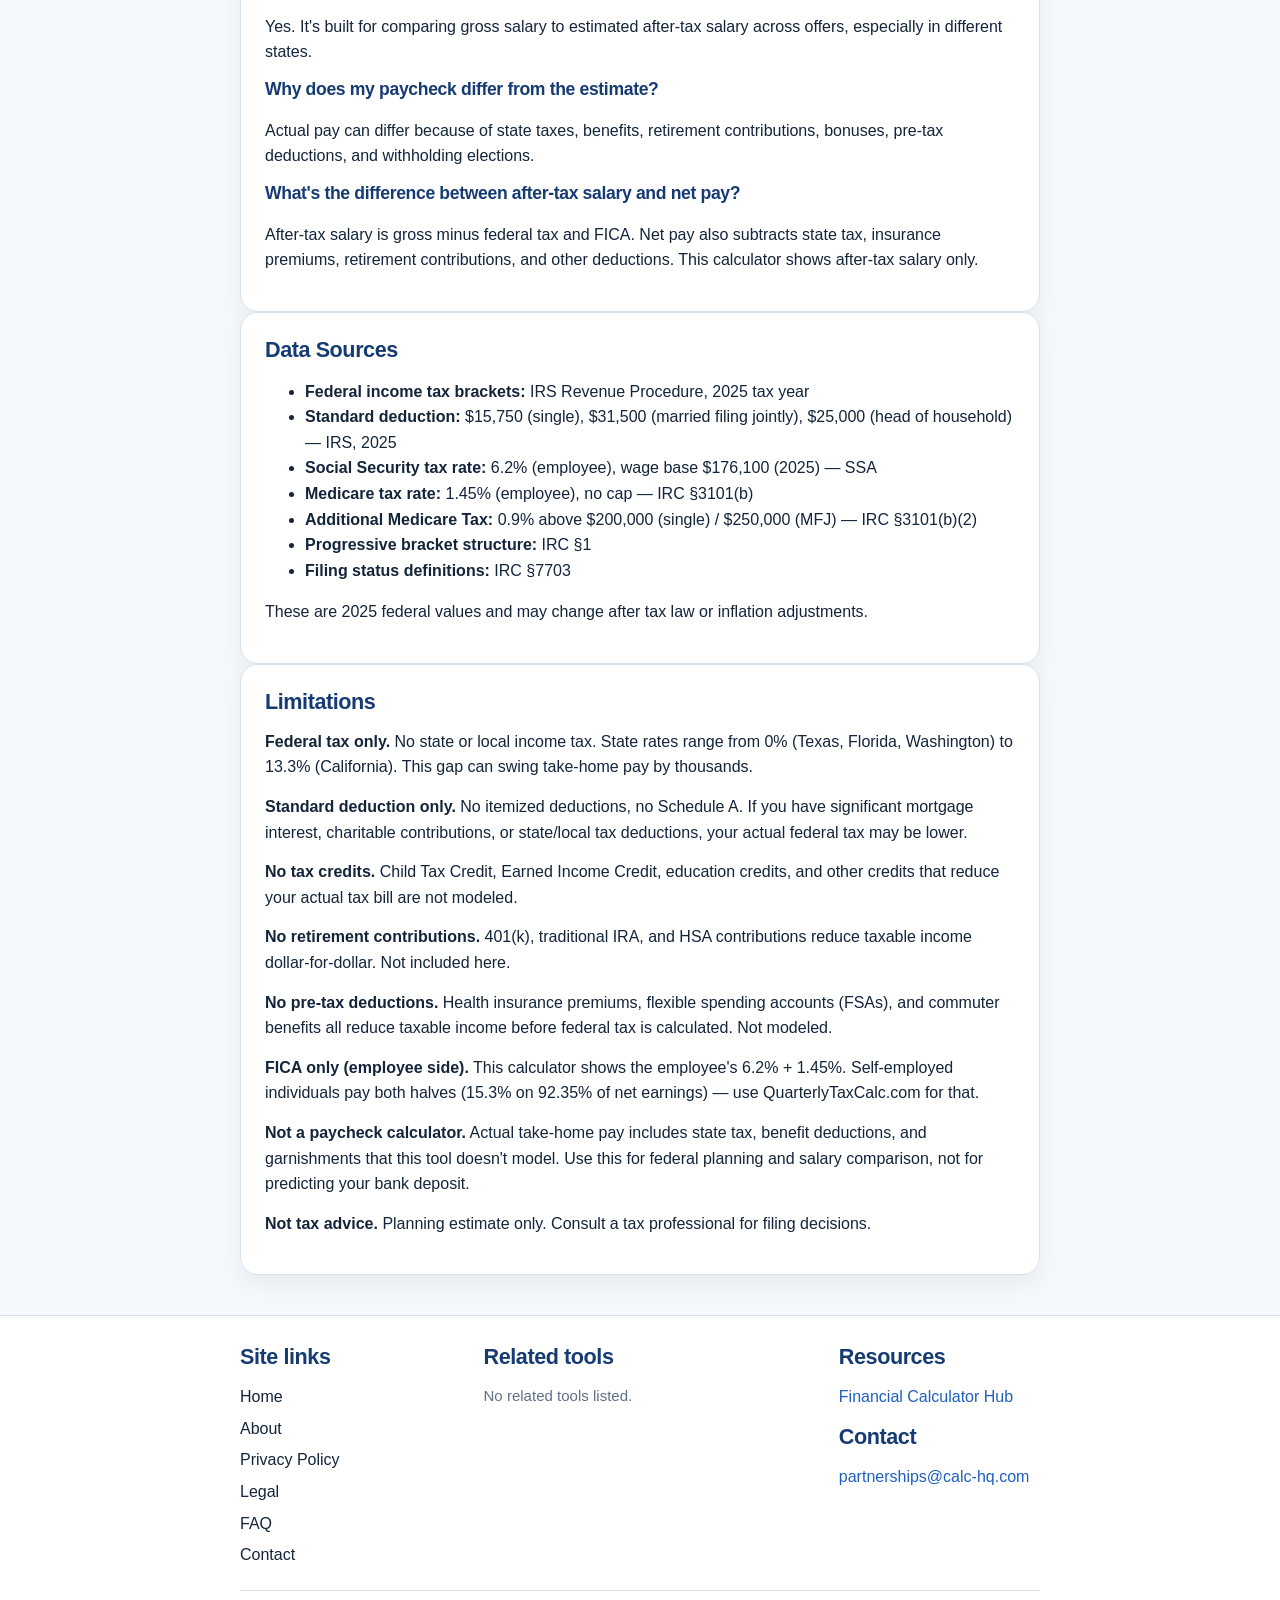
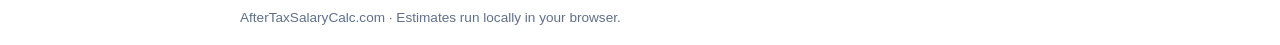
==== commit 96b70584: "Normalize framework: cluster-aware network.js, data-site-header-nav, remove hardcoded nav/footer, un" ====
--- a/index.html
+++ b/index.html
@@ -230,6 +230,7 @@
     </section>
   </main>
 <footer class="site-footer">
+    <div class="container" id="related-calculators"></div>
     <div class="container" id="site-footer"></div>
   </footer>
   <script src="/assets/config.js"></script>
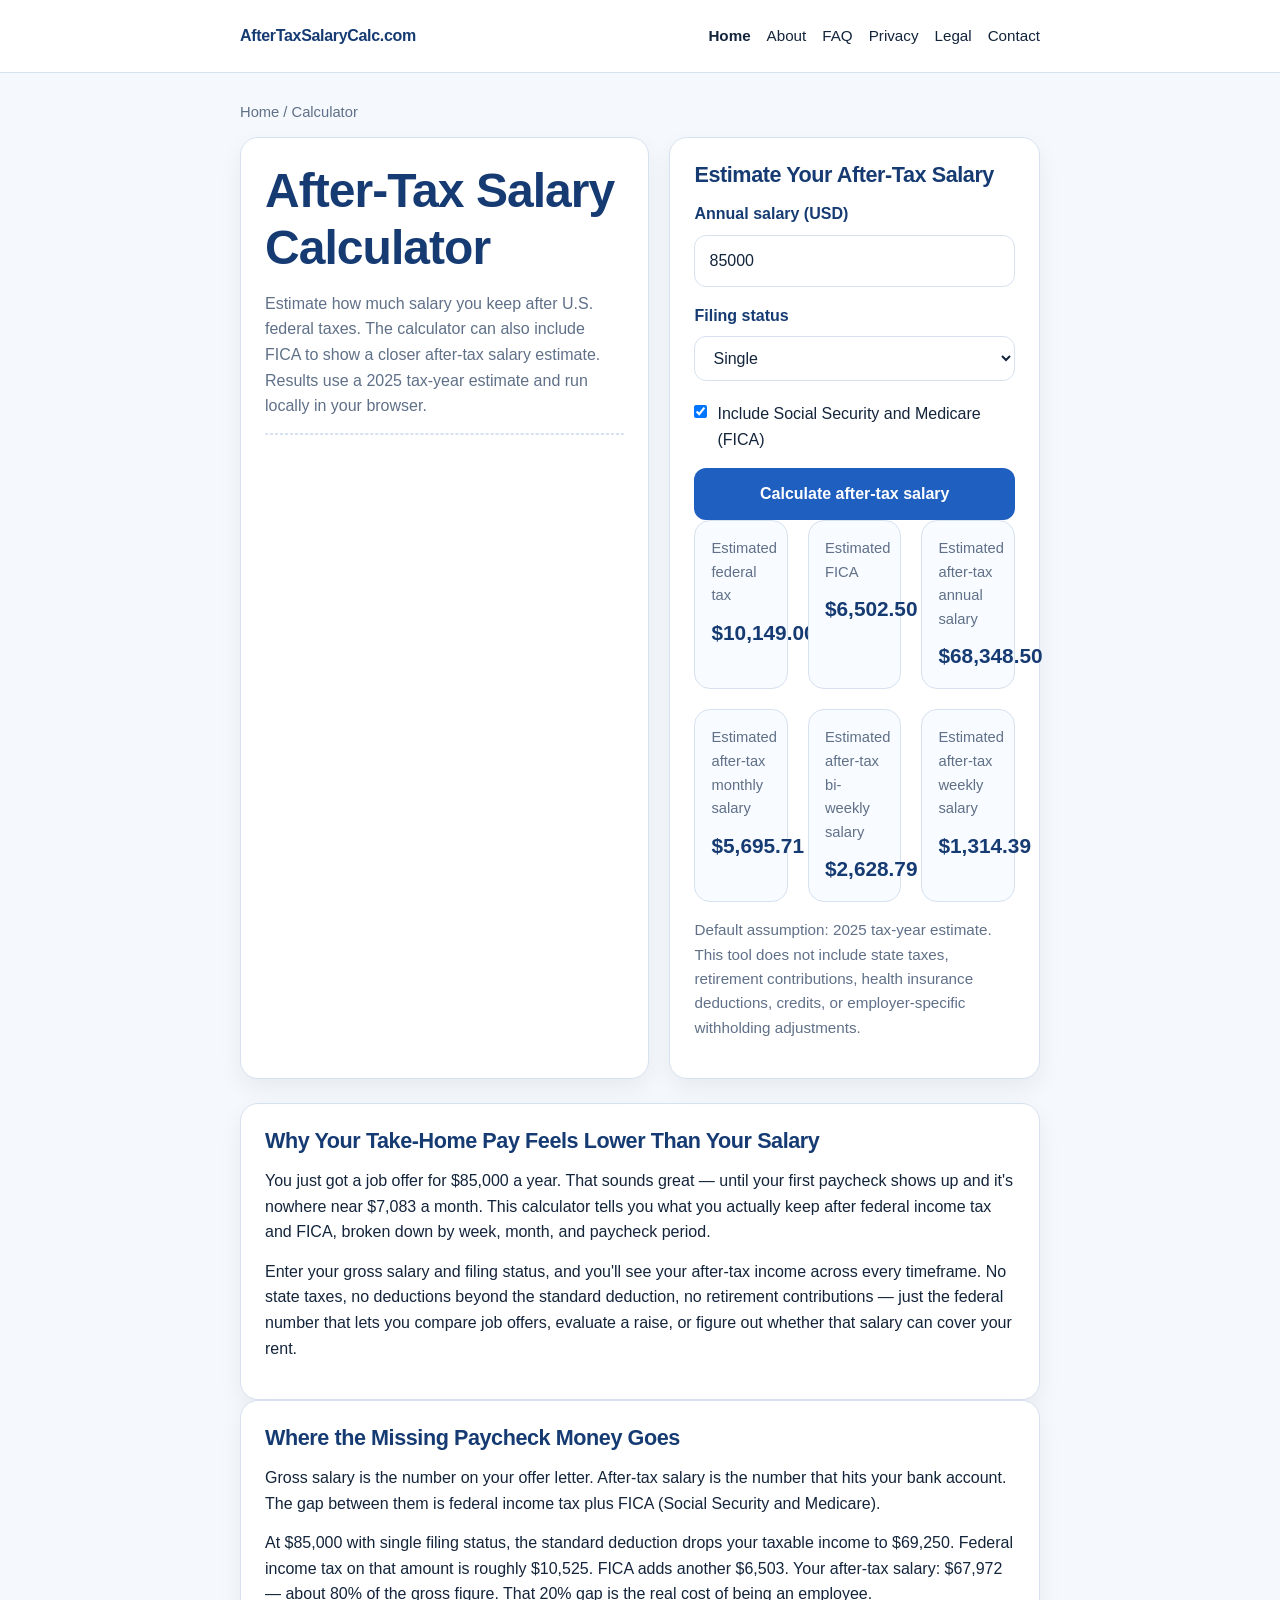
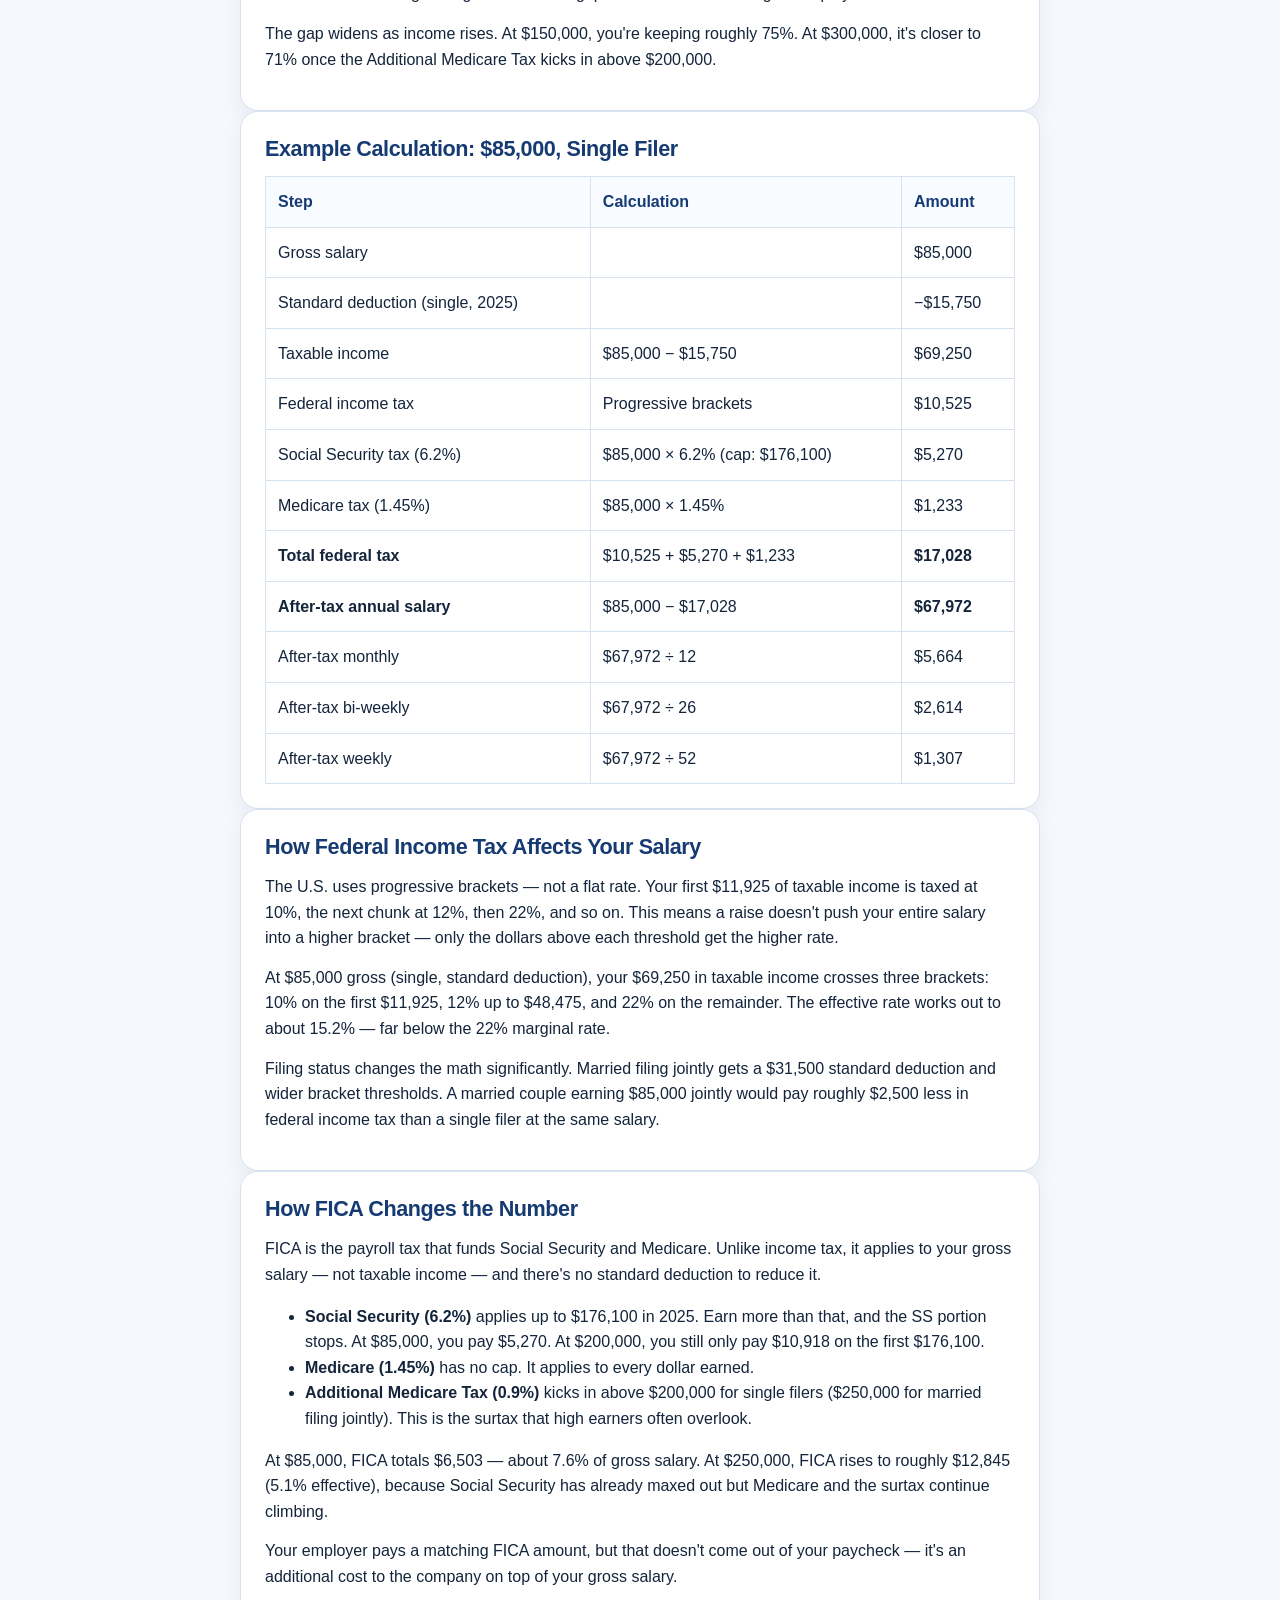
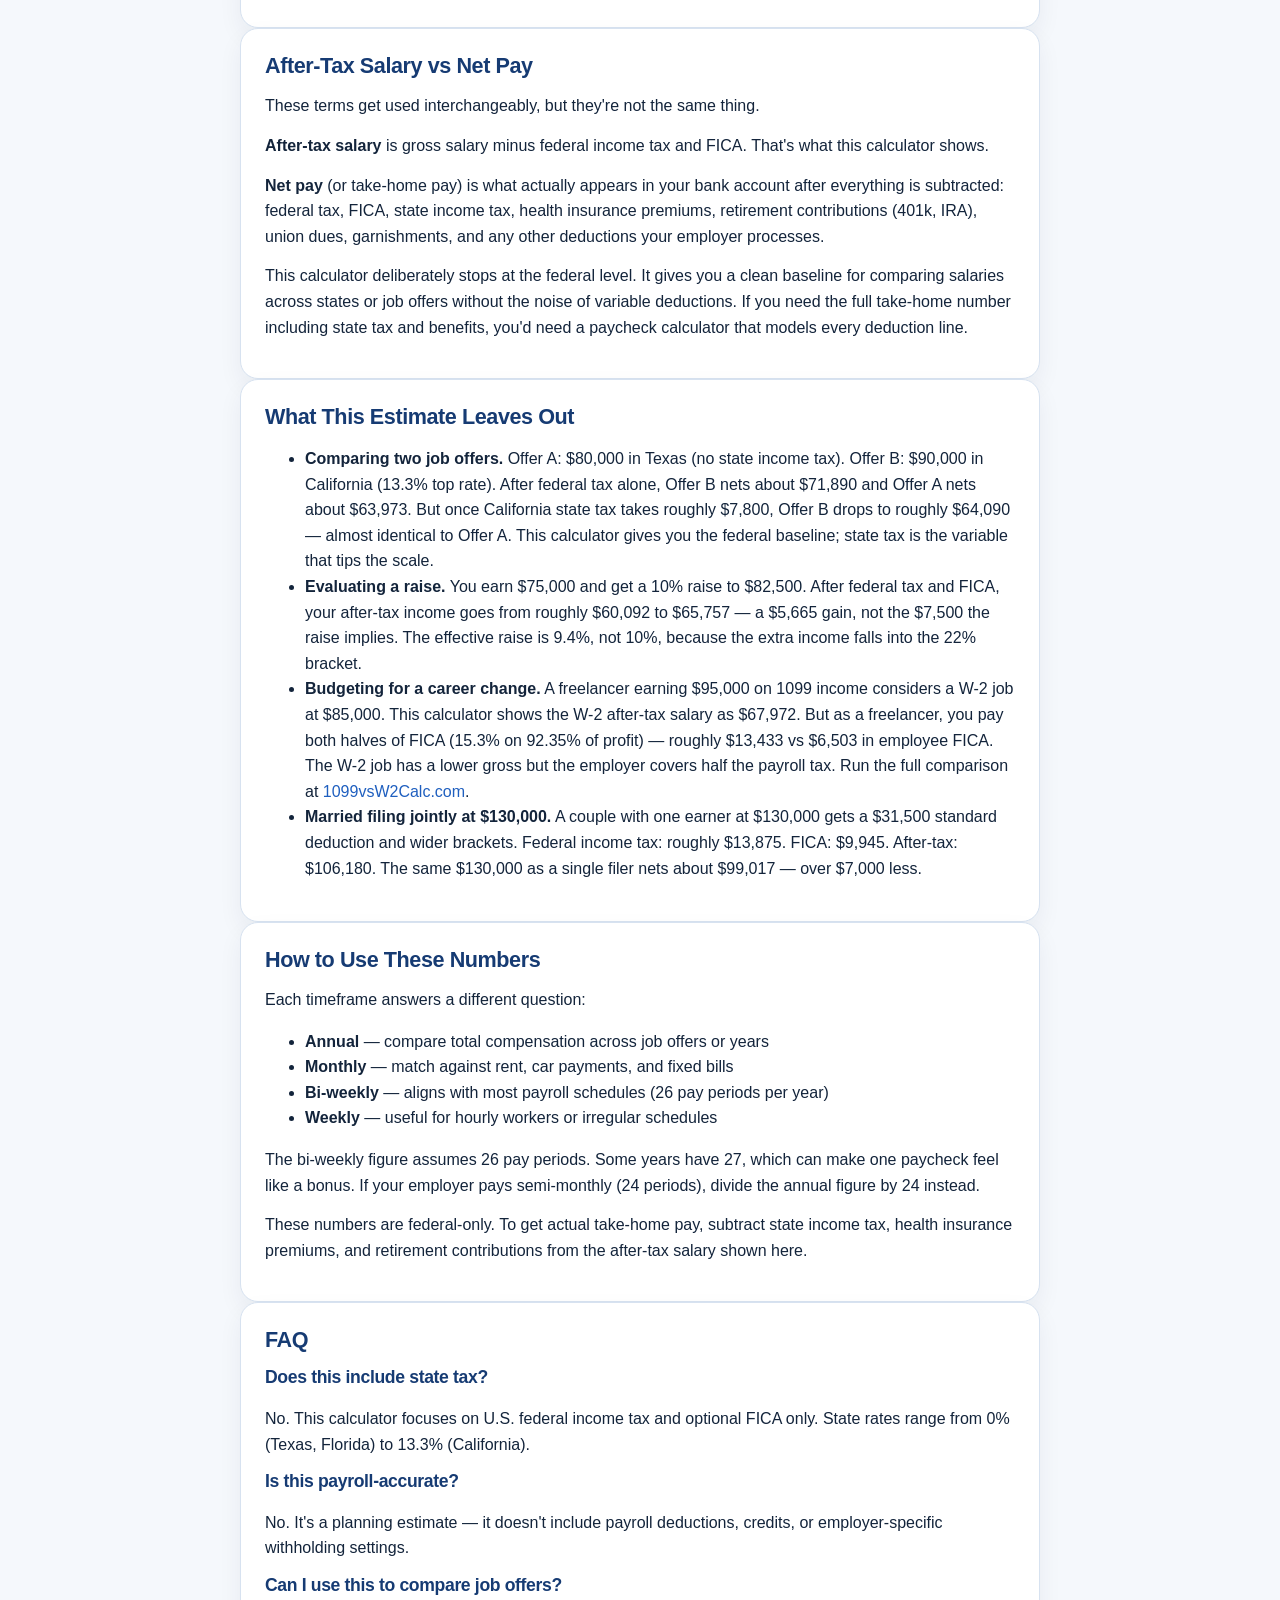
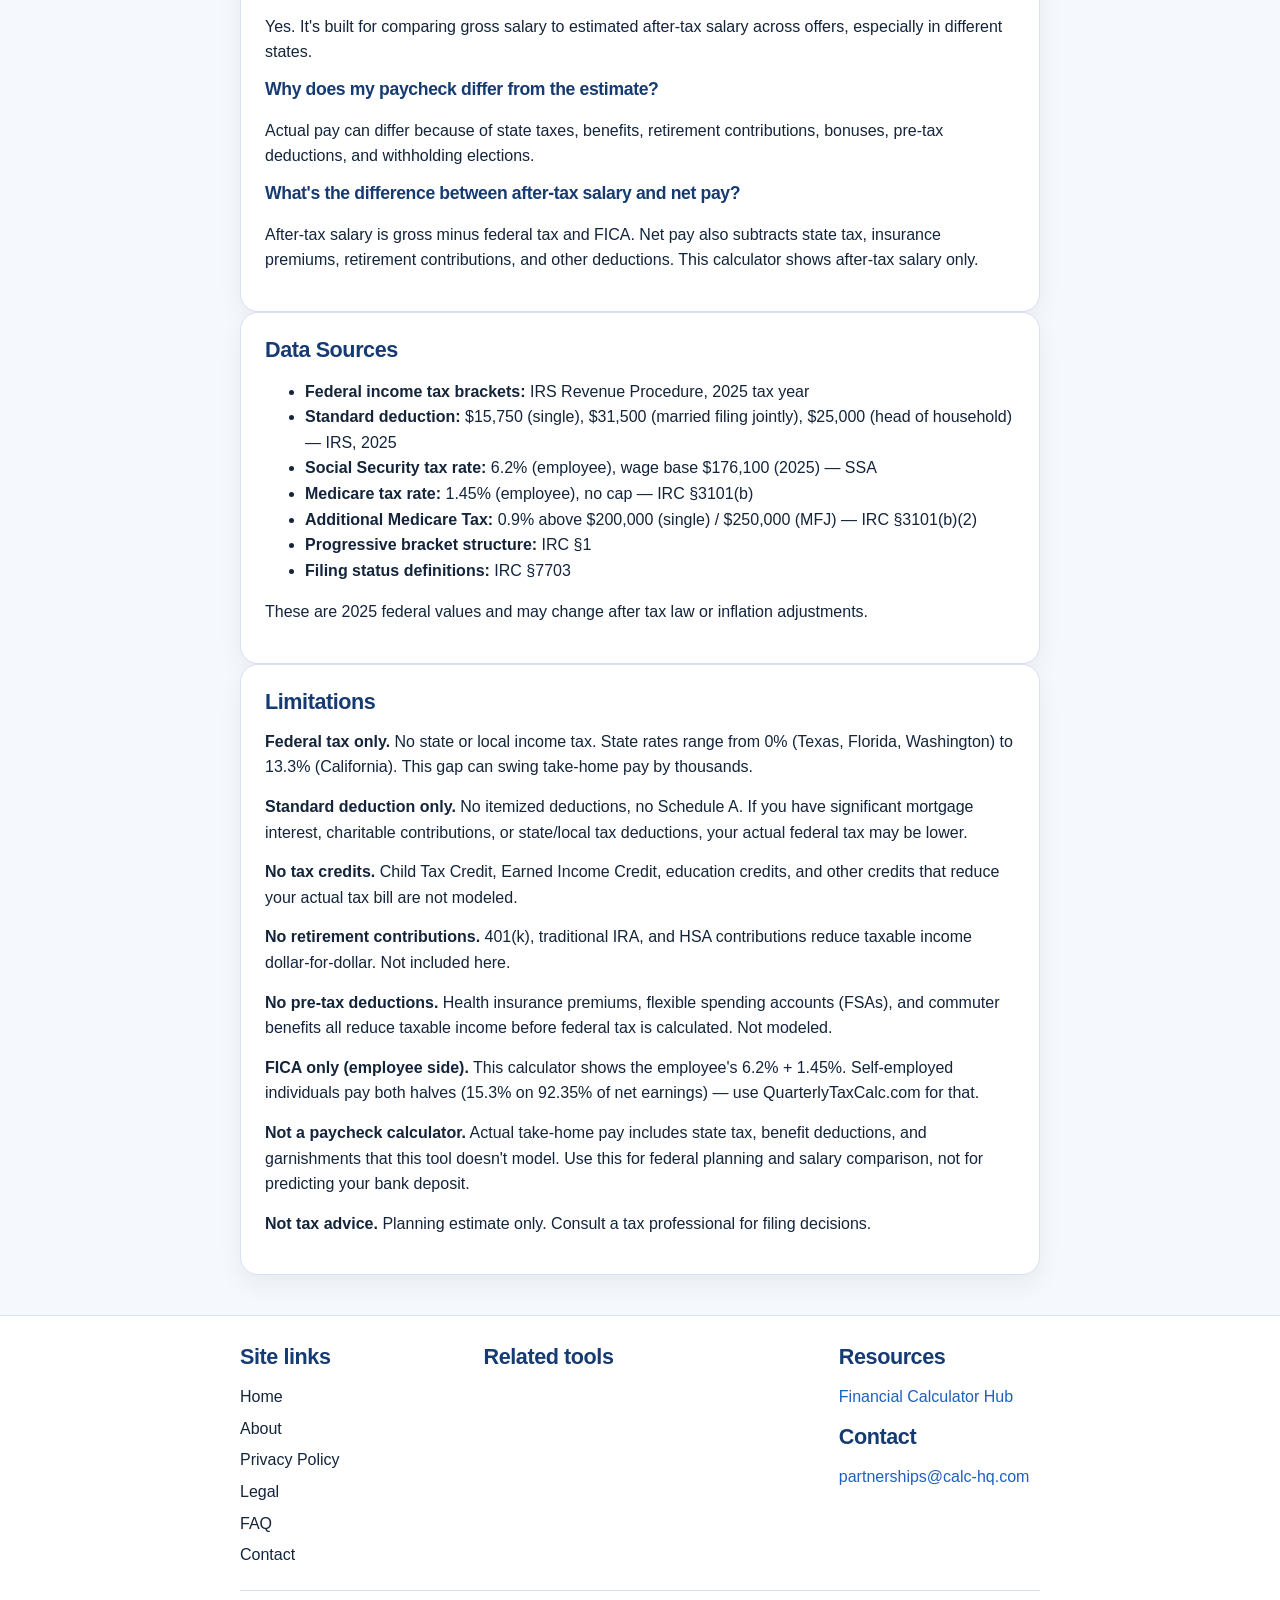
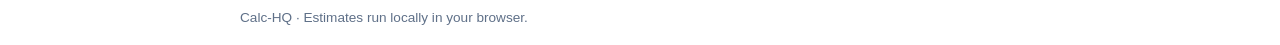
==== commit 97b549f6: "Replace generic/template headings with scenario-driven Trust Layer headings" ====
--- a/index.html
+++ b/index.html
@@ -53,7 +53,7 @@
           <ins class="adsbygoogle ad-slot" data-ad-client="" data-ad-slot="" data-ad-format="auto" data-full-width-responsive="true" aria-label="Advertisement"></ins>
         </div>
         <div class="card">
-          <h2>Calculator Tool</h2>
+          <h2>Estimate Your After-Tax Salary</h2>
           <form id="calculatorForm">
             <div>
               <label for="annualSalary">Annual salary (USD)</label>
@@ -88,7 +88,7 @@
 
     <section>
       <div class="section-card">
-        <h2>What This Calculator Gives You</h2>
+        <h2>Why Your Take-Home Pay Feels Lower Than Your Salary</h2>
         <p>You just got a job offer for $85,000 a year. That sounds great — until your first paycheck shows up and it's nowhere near $7,083 a month. This calculator tells you what you actually keep after federal income tax and FICA, broken down by week, month, and paycheck period.</p>
         <p>Enter your gross salary and filing status, and you'll see your after-tax income across every timeframe. No state taxes, no deductions beyond the standard deduction, no retirement contributions — just the federal number that lets you compare job offers, evaluate a raise, or figure out whether that salary can cover your rent.</p>
       </div>
@@ -96,7 +96,7 @@
 
     <section>
       <div class="section-card">
-        <h2>Gross Salary vs After-Tax Salary</h2>
+        <h2>Where the Missing Paycheck Money Goes</h2>
         <p>Gross salary is the number on your offer letter. After-tax salary is the number that hits your bank account. The gap between them is federal income tax plus FICA (Social Security and Medicare).</p>
         <p>At $85,000 with single filing status, the standard deduction drops your taxable income to $69,250. Federal income tax on that amount is roughly $10,525. FICA adds another $6,503. Your after-tax salary: $67,972 — about 80% of the gross figure. That 20% gap is the real cost of being an employee.</p>
         <p>The gap widens as income rises. At $150,000, you're keeping roughly 75%. At $300,000, it's closer to 71% once the Additional Medicare Tax kicks in above $200,000.</p>
@@ -158,7 +158,7 @@
 
     <section>
       <div class="section-card">
-        <h2>Real-World Scenarios</h2>
+        <h2>What This Estimate Leaves Out</h2>
         <ul>
           <li><strong>Comparing two job offers.</strong> Offer A: $80,000 in Texas (no state income tax). Offer B: $90,000 in California (13.3% top rate). After federal tax alone, Offer B nets about $71,890 and Offer A nets about $63,973. But once California state tax takes roughly $7,800, Offer B drops to roughly $64,090 — almost identical to Offer A. This calculator gives you the federal baseline; state tax is the variable that tips the scale.</li>
           <li><strong>Evaluating a raise.</strong> You earn $75,000 and get a 10% raise to $82,500. After federal tax and FICA, your after-tax income goes from roughly $60,092 to $65,757 — a $5,665 gain, not the $7,500 the raise implies. The effective raise is 9.4%, not 10%, because the extra income falls into the 22% bracket.</li>
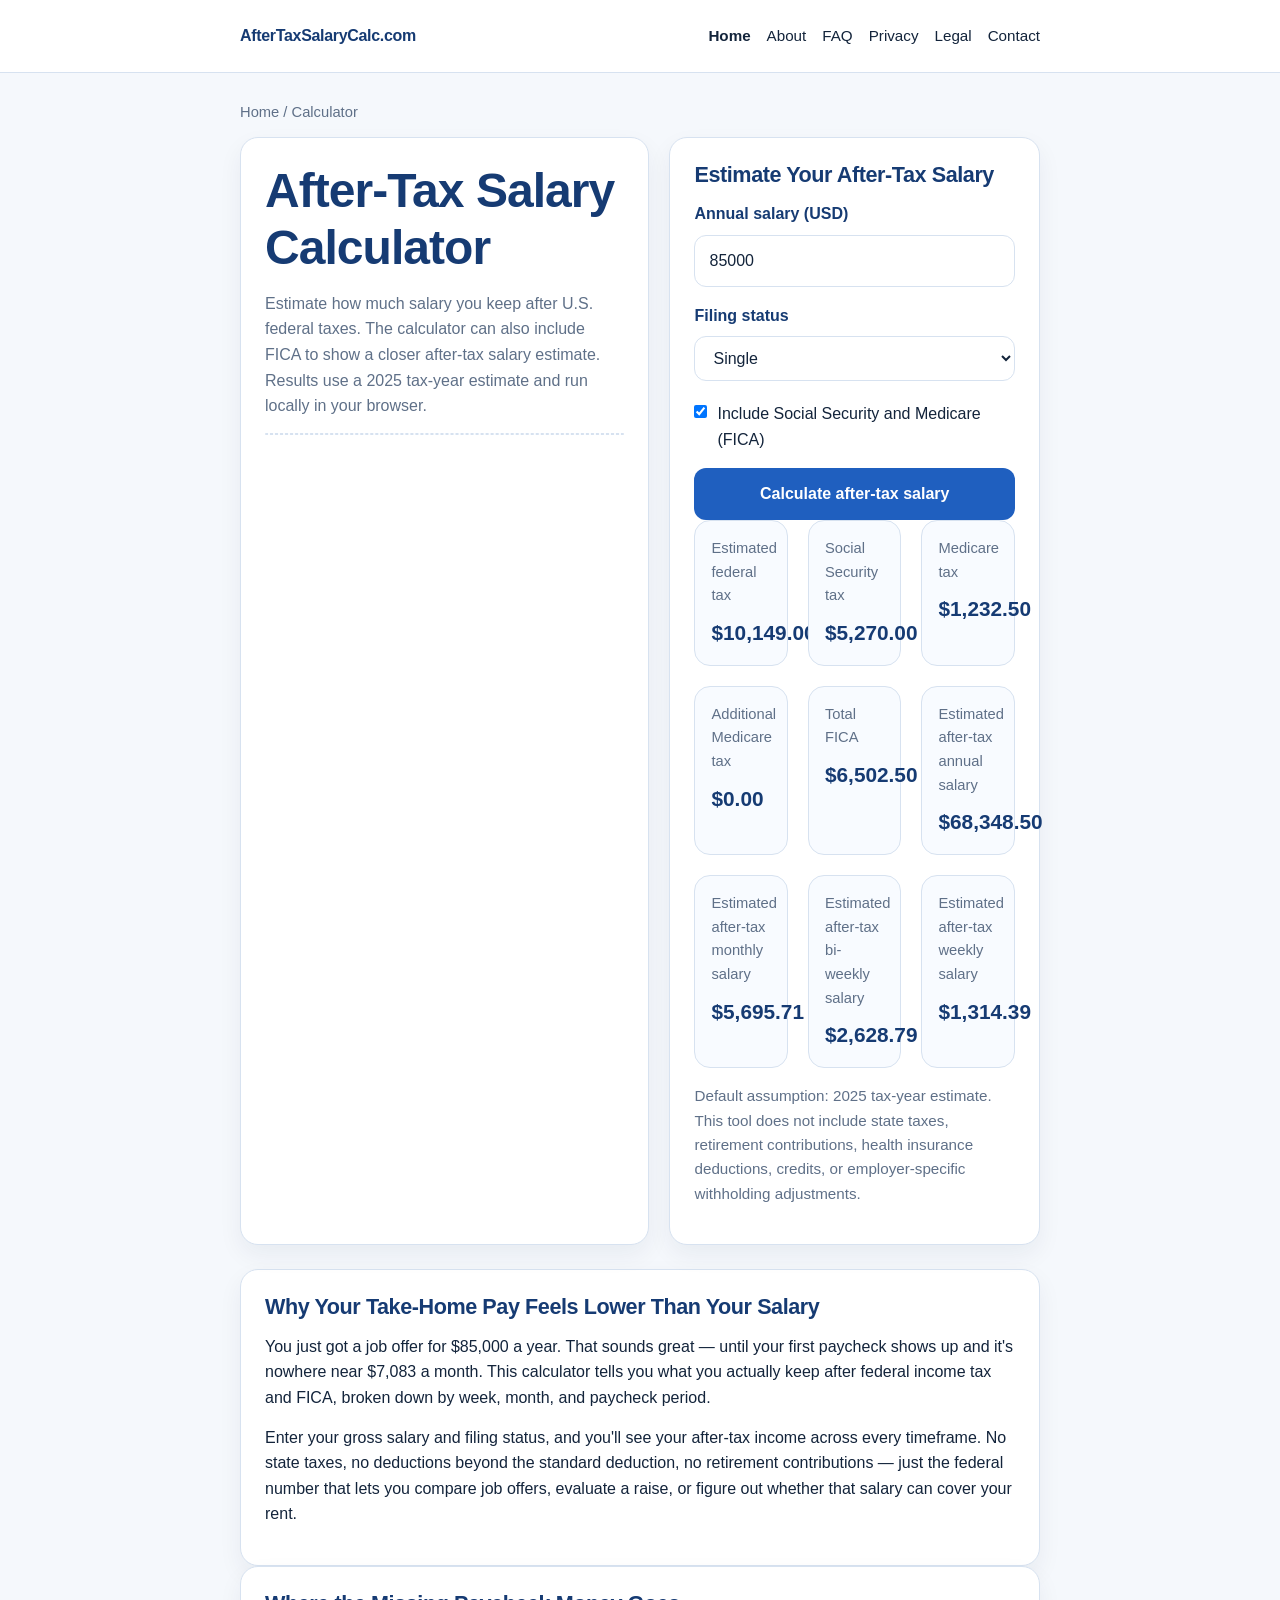
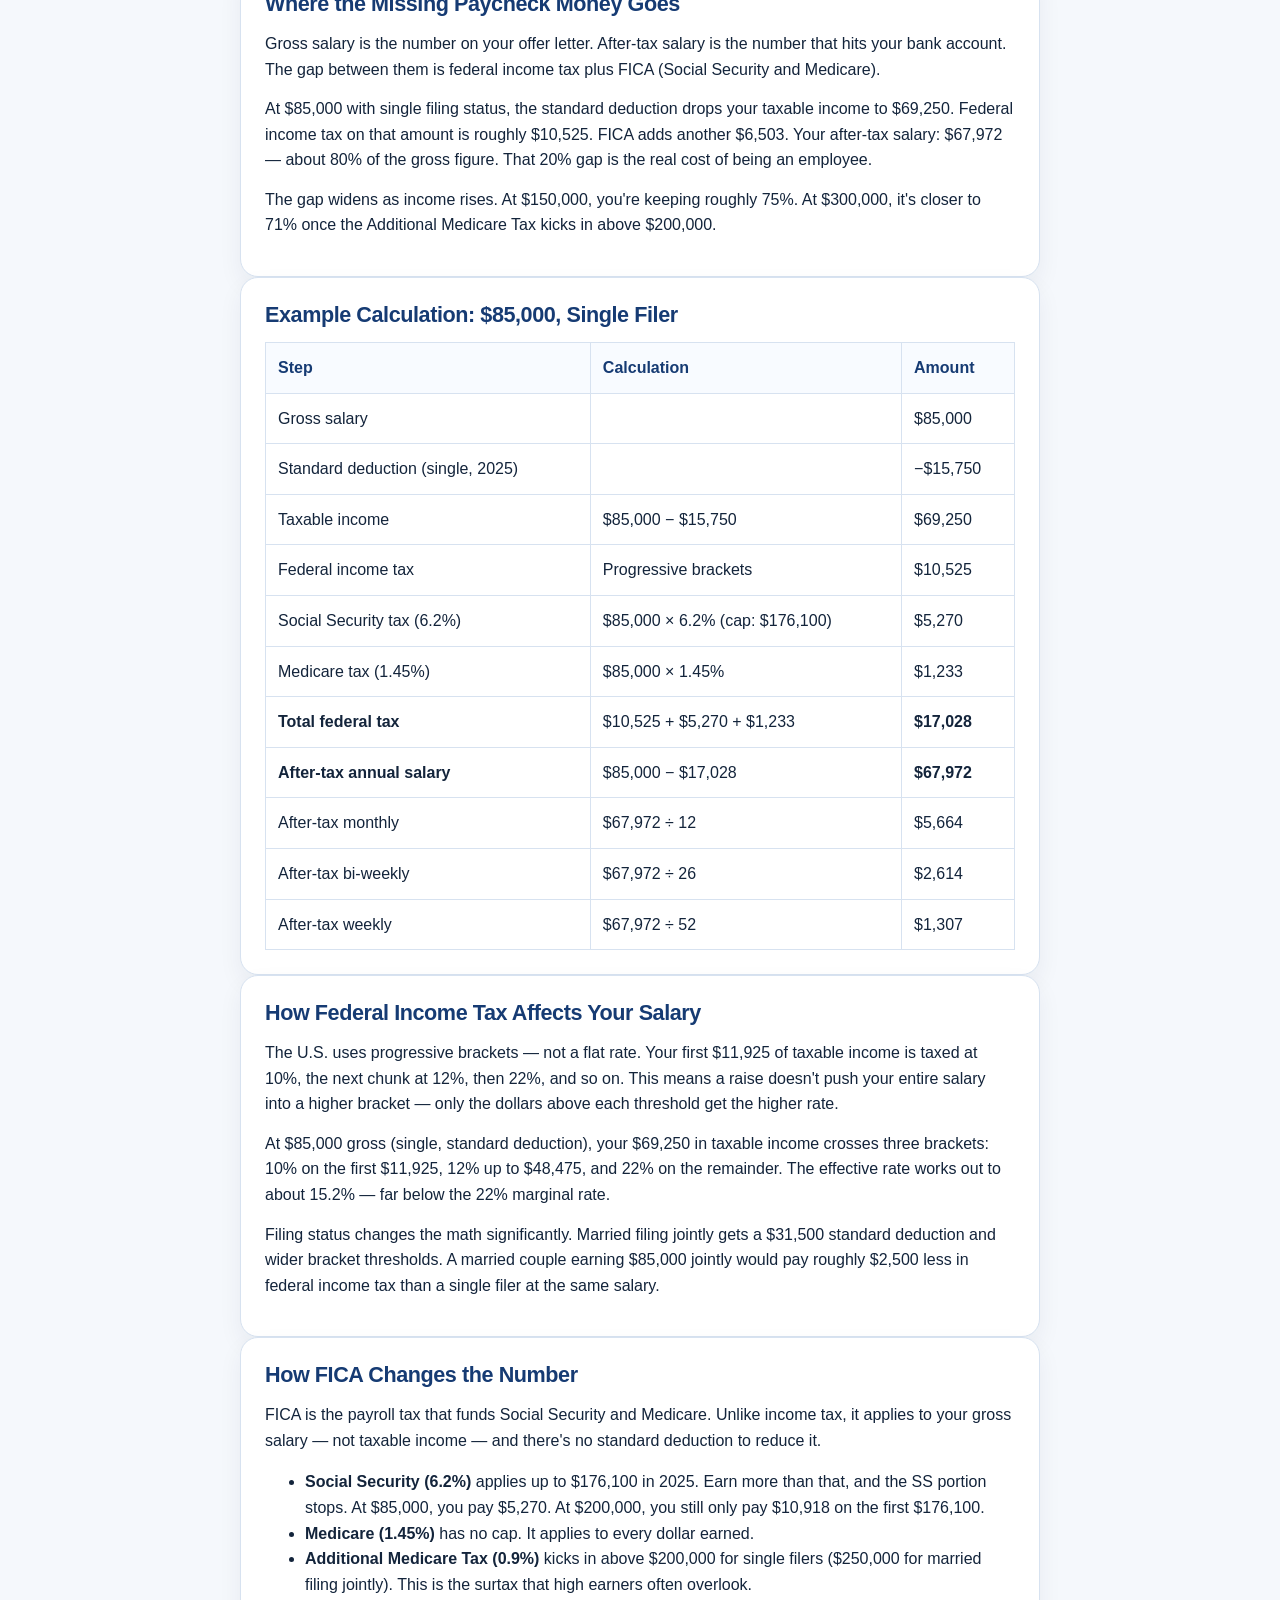
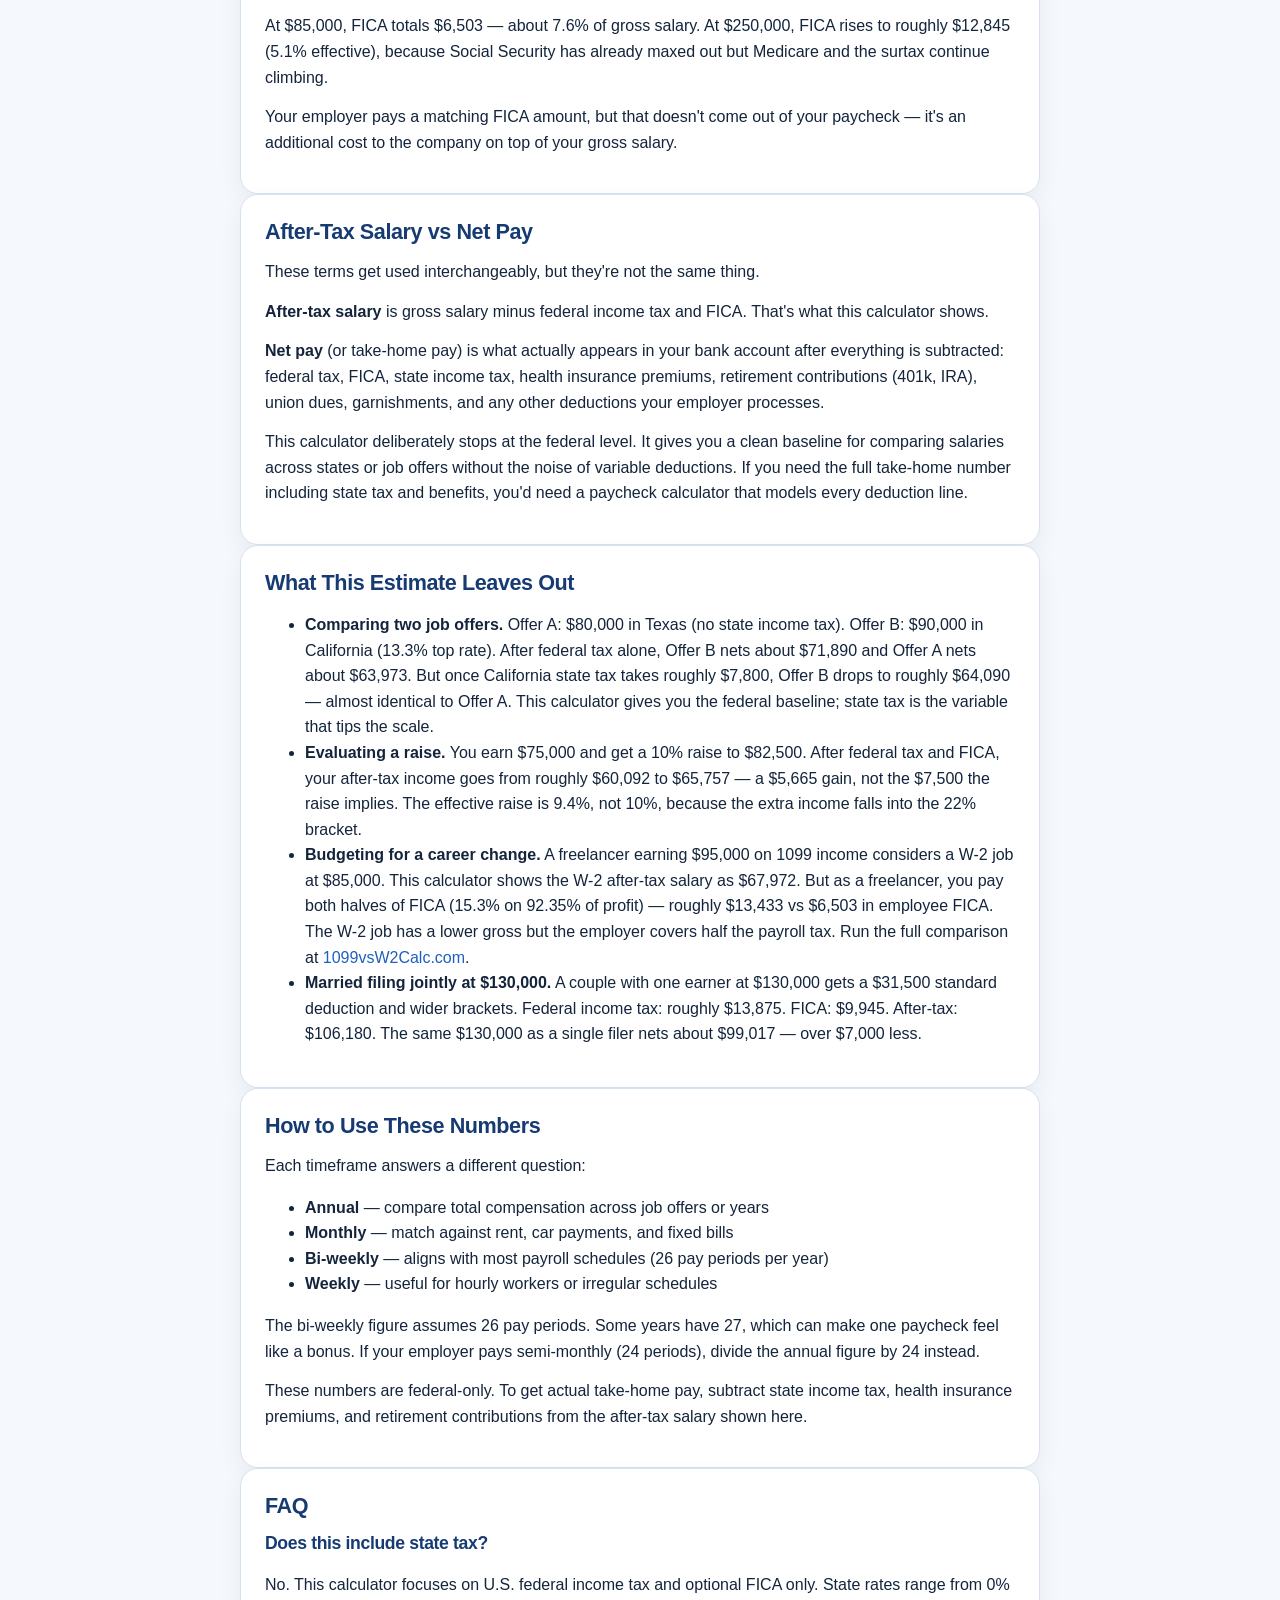
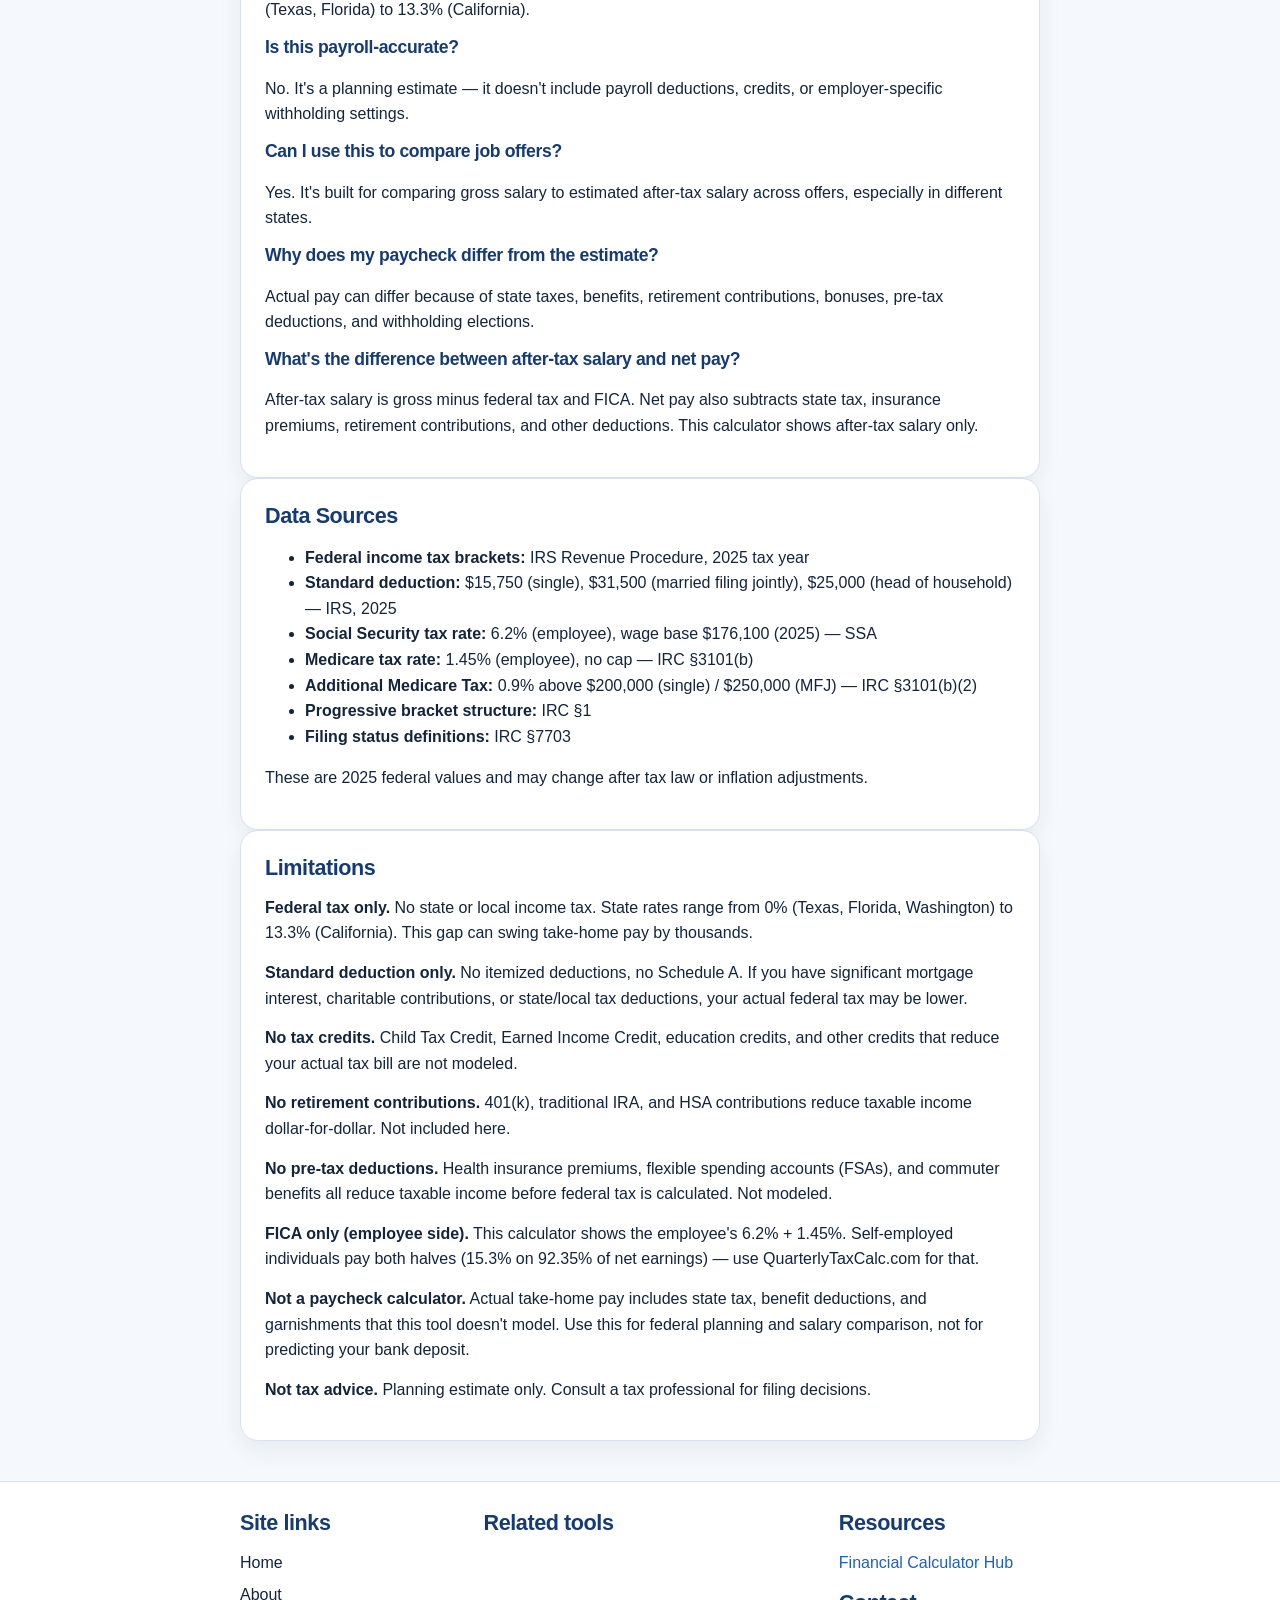
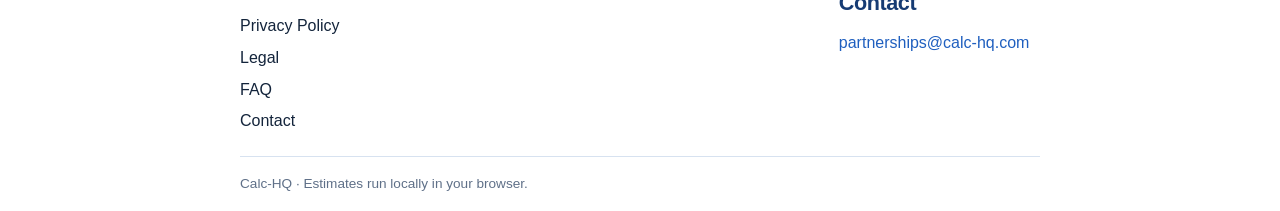
==== commit fe824a45: "P1: Add Additional Medicare Tax (0.9% above $200K) to FICA calculation, break FICA into SS/Medicare/" ====
--- a/index.html
+++ b/index.html
@@ -75,7 +75,10 @@
           </form>
           <div class="results-grid top-results">
             <div class="result-box"><span class="result-label">Estimated federal tax</span><span id="estimatedFederalTax" class="result-value">$0.00</span></div>
-            <div class="result-box"><span class="result-label">Estimated FICA</span><span id="estimatedFica" class="result-value">$0.00</span></div>
+            <div class="result-box"><span class="result-label">Social Security tax</span><span id="estimatedSocialSecurity" class="result-value">$0.00</span></div>
+            <div class="result-box"><span class="result-label">Medicare tax</span><span id="estimatedMedicare" class="result-value">$0.00</span></div>
+            <div class="result-box"><span class="result-label">Additional Medicare tax</span><span id="estimatedAdditionalMedicare" class="result-value">$0.00</span></div>
+            <div class="result-box"><span class="result-label">Total FICA</span><span id="estimatedFica" class="result-value">$0.00</span></div>
             <div class="result-box"><span class="result-label">Estimated after-tax annual salary</span><span id="estimatedNetAnnual" class="result-value">$0.00</span></div>
             <div class="result-box"><span class="result-label">Estimated after-tax monthly salary</span><span id="estimatedNetMonthly" class="result-value">$0.00</span></div>
             <div class="result-box"><span class="result-label">Estimated after-tax bi-weekly salary</span><span id="estimatedNetBiweekly" class="result-value">$0.00</span></div>
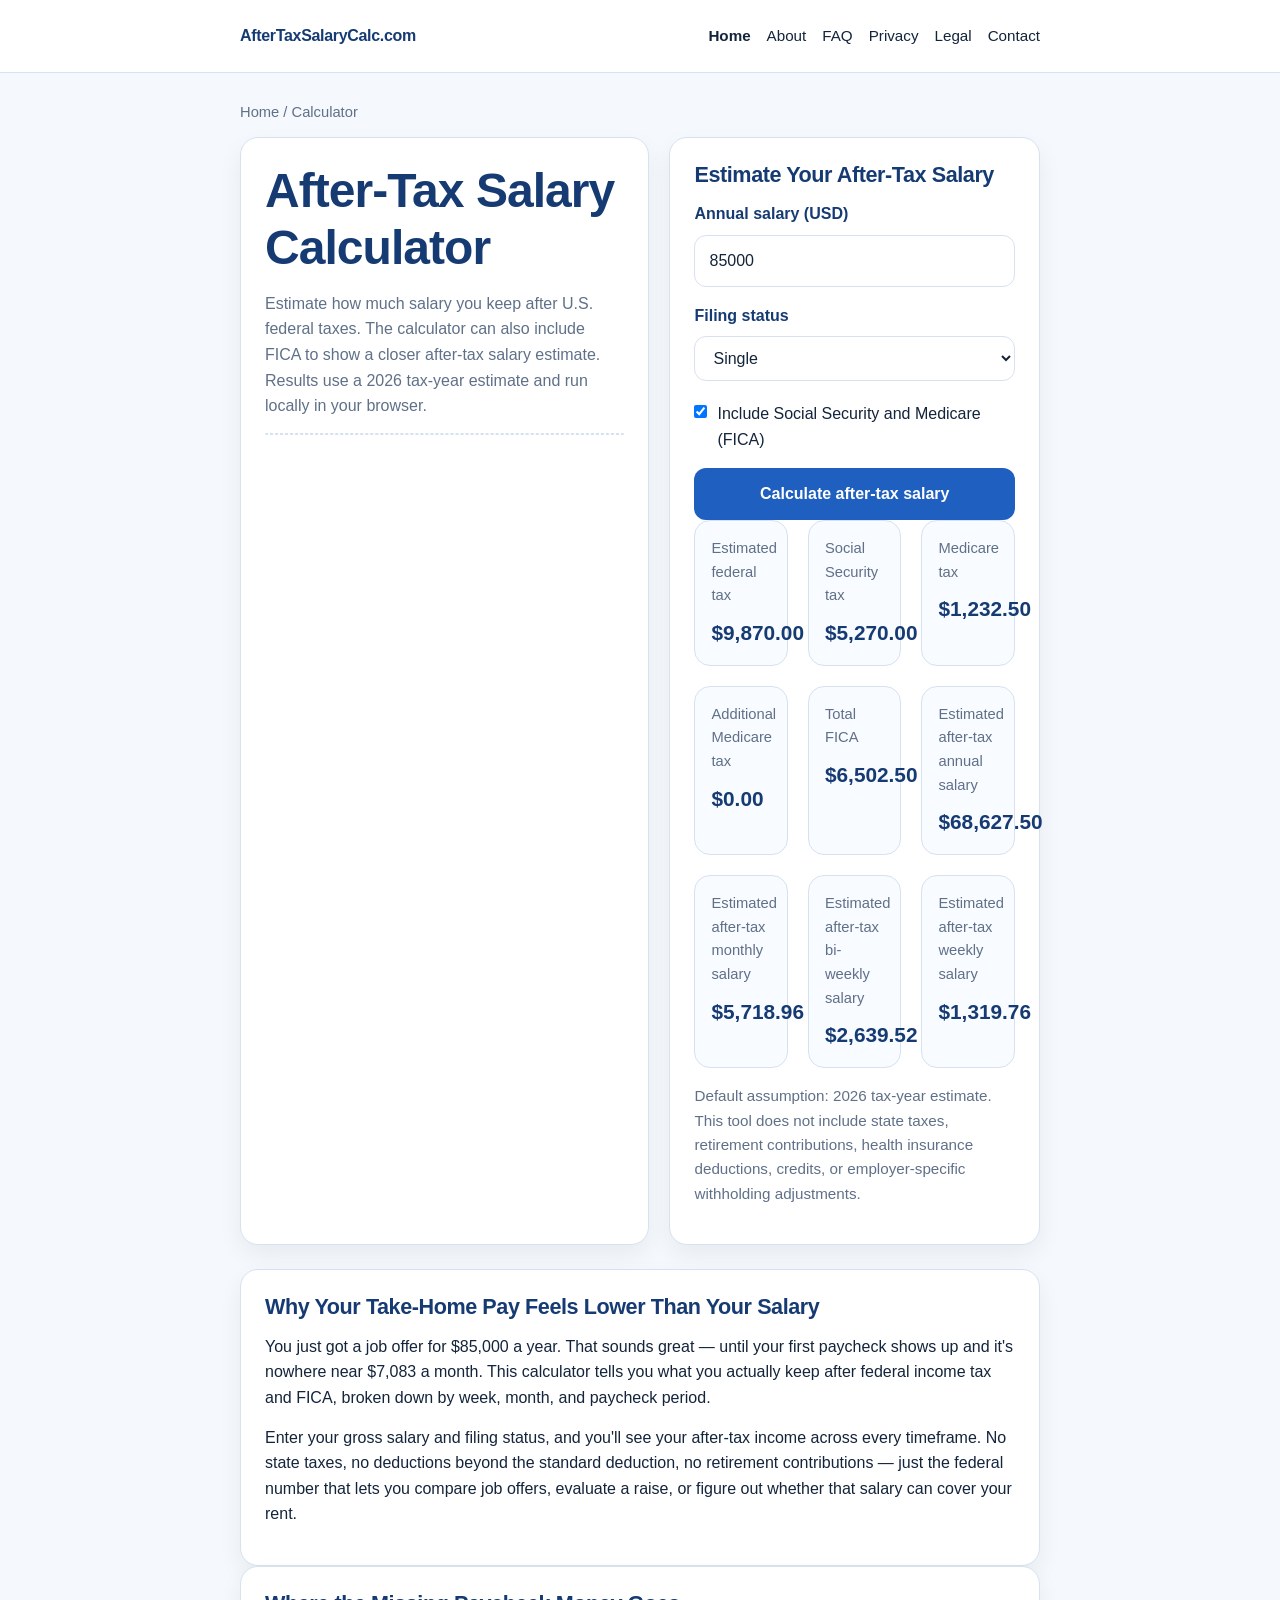
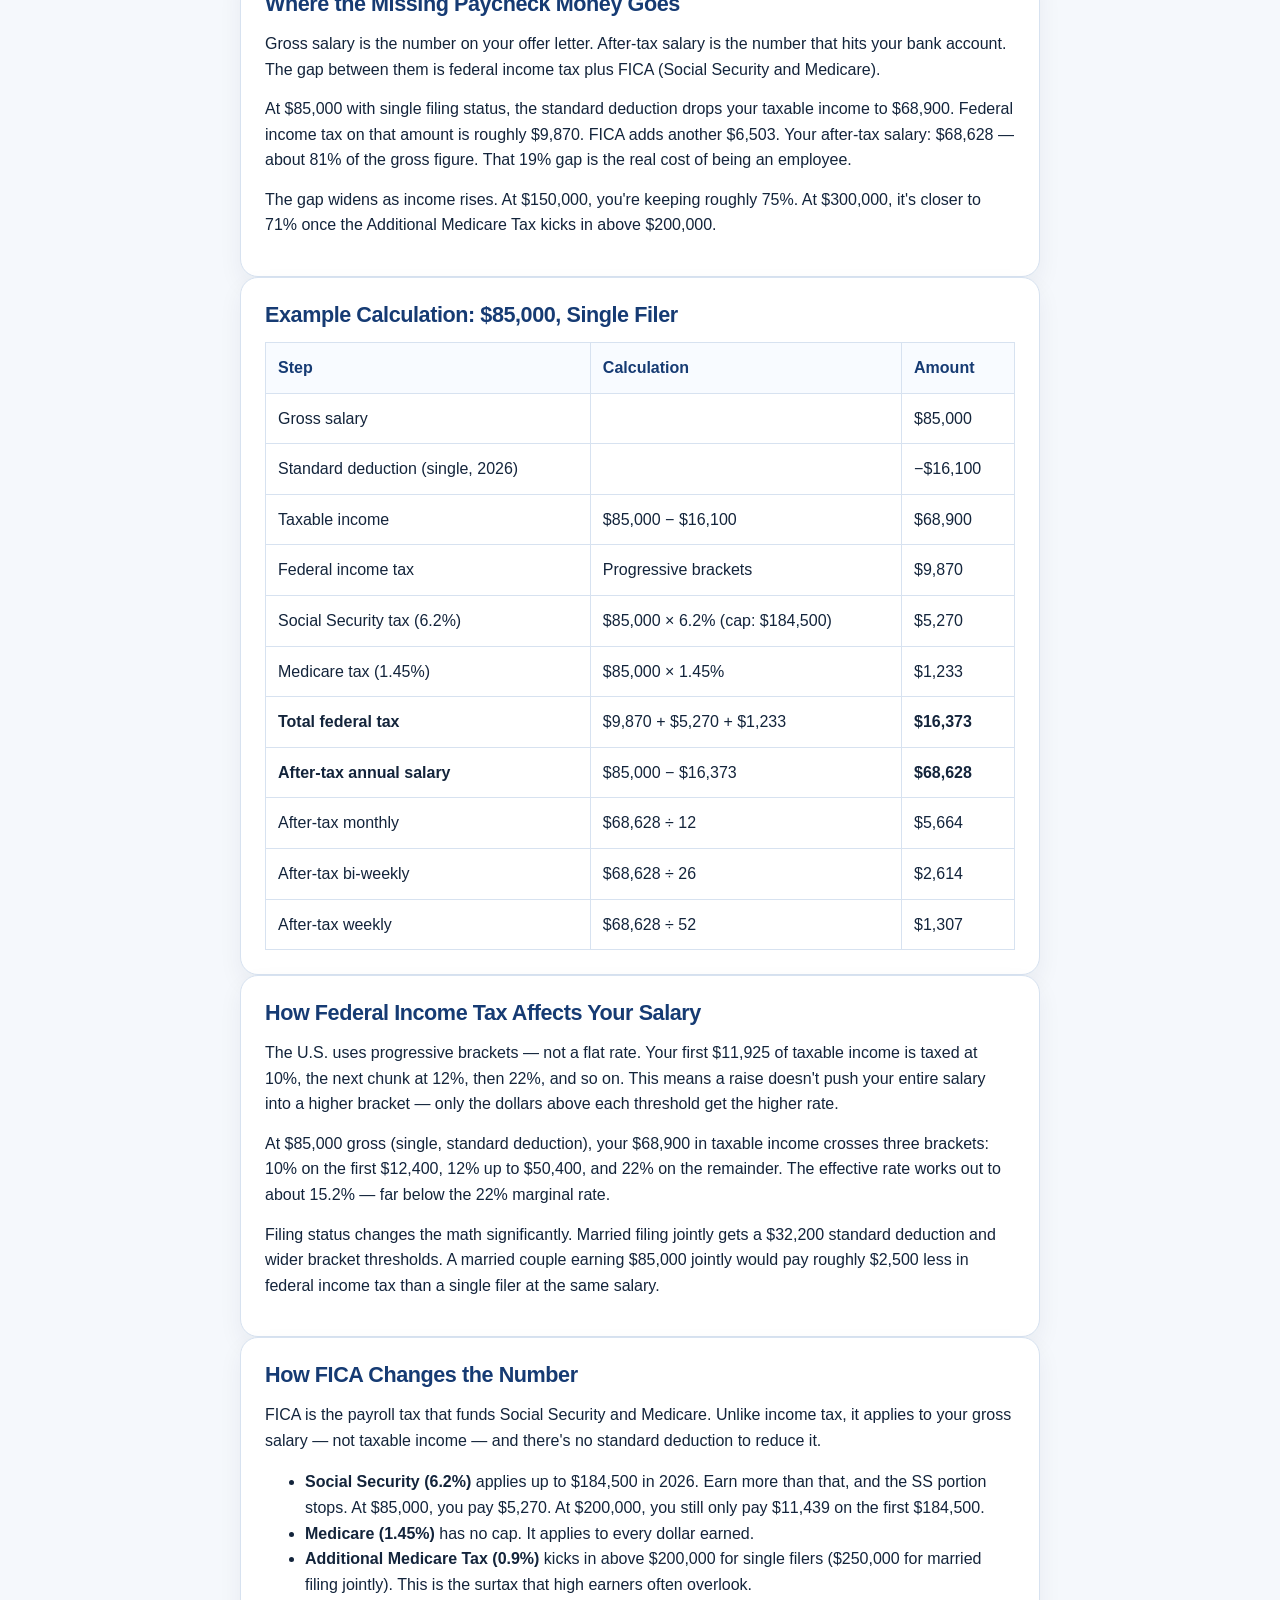
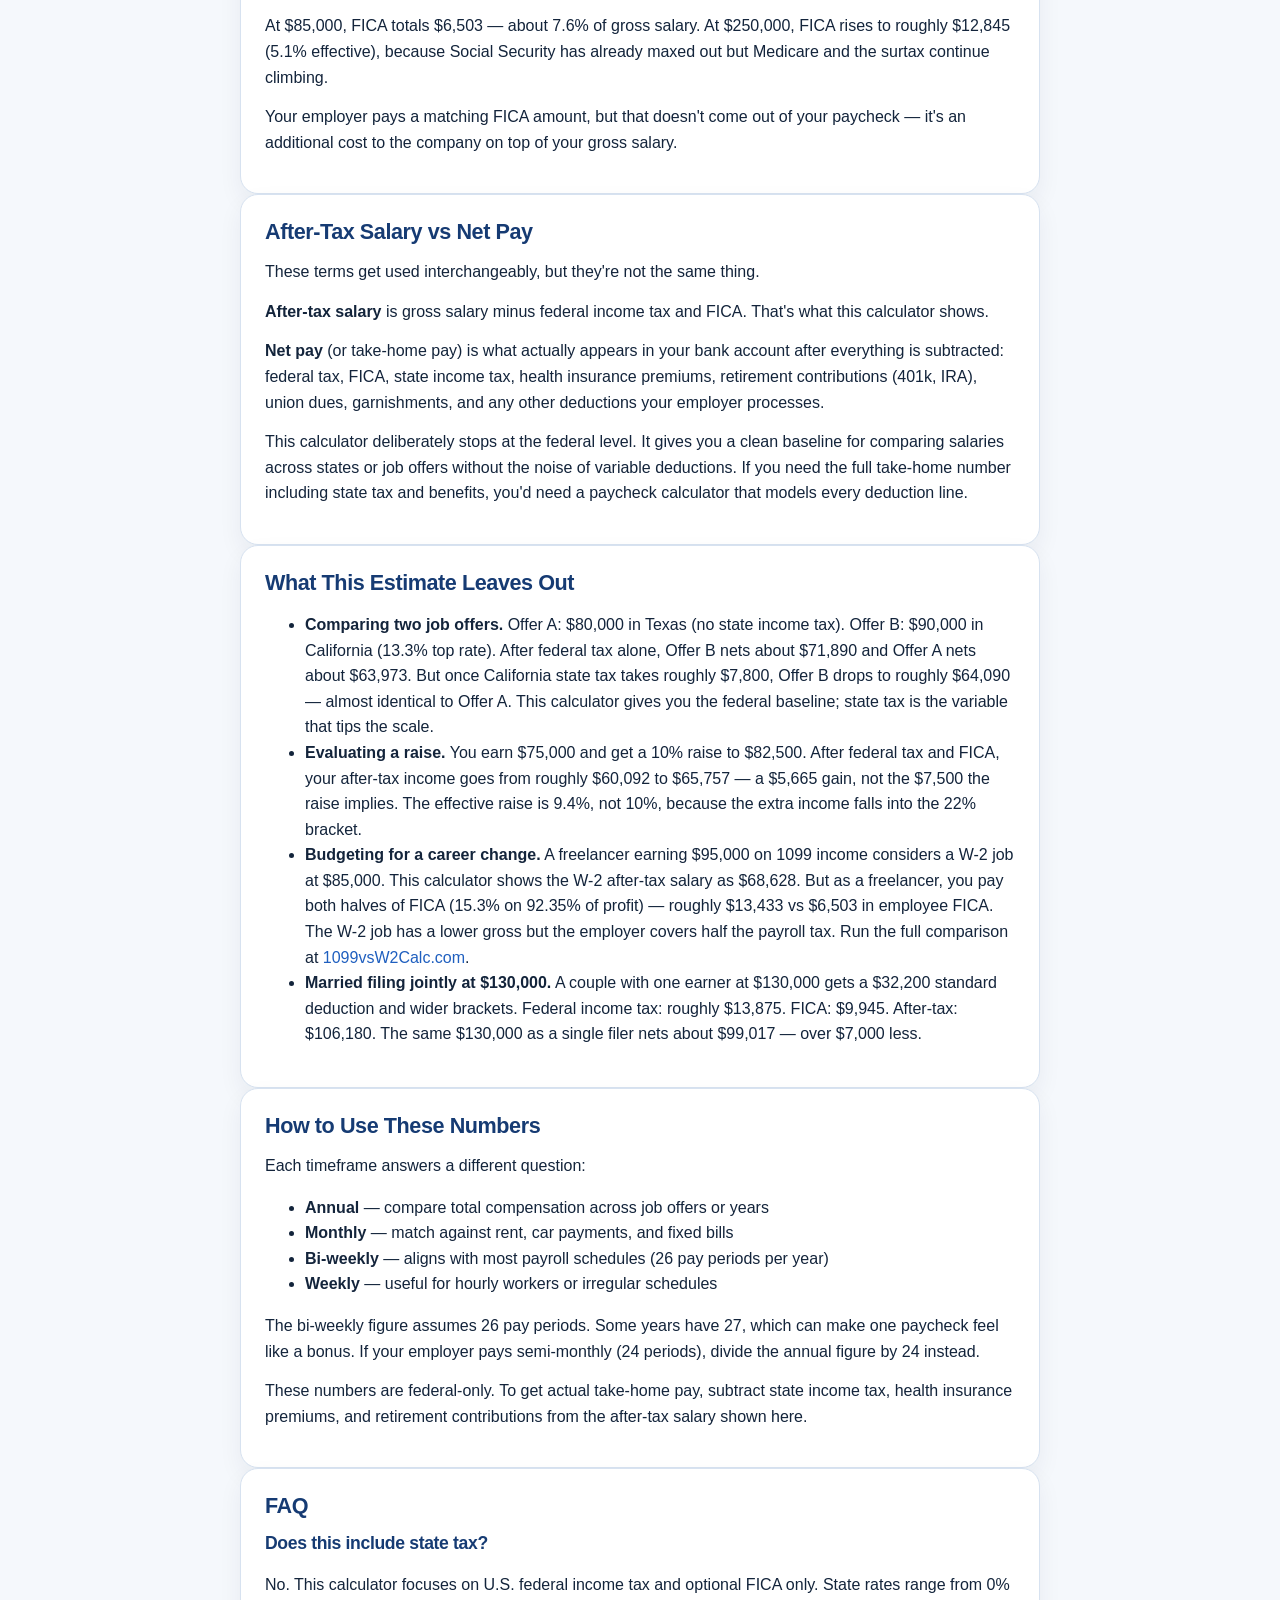
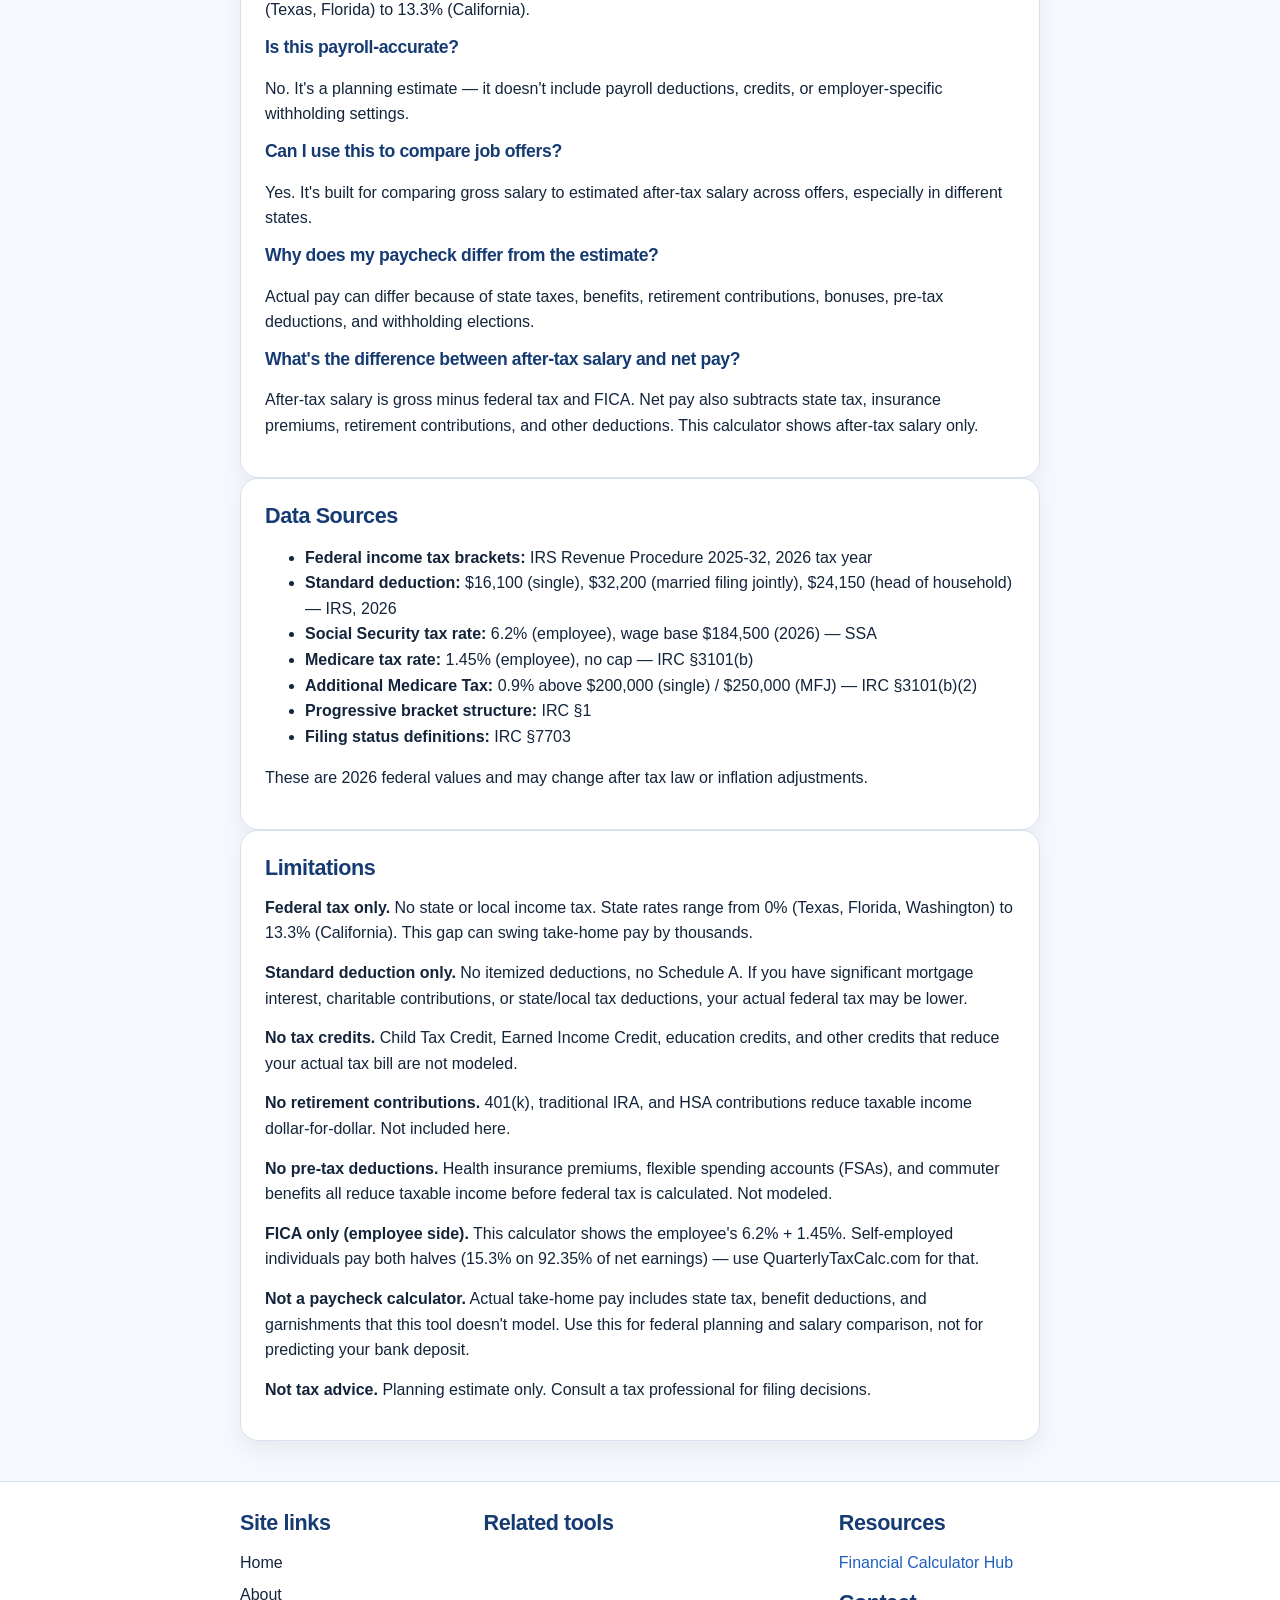
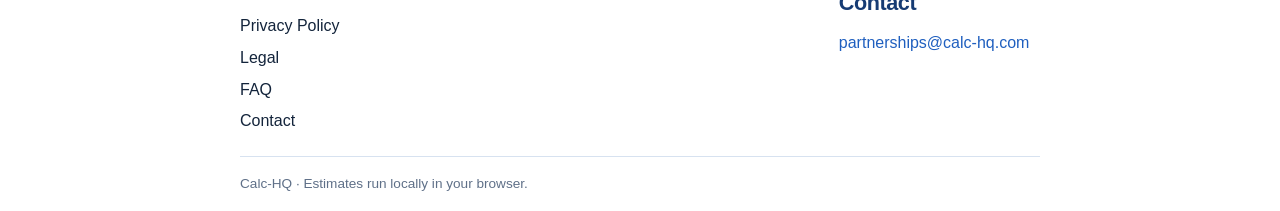
==== commit 0a109050: "Patch: update 2025 → 2026 tax year, SS wage base $184,500, std deductions, brackets - Tax year label" ====
--- a/index.html
+++ b/index.html
@@ -27,6 +27,7 @@
   "url": "https://aftertaxsalarycalc.com/",
   "applicationCategory": "FinanceApplication",
   "operatingSystem": "Any",
+  "creator": {"@type":"Organization","name":"Calc-HQ"},
   "description": "Estimate annual, monthly, bi-weekly, and weekly after-tax salary after U.S. federal taxes.",
   "offers": {
     "@type": "Offer",
@@ -49,7 +50,7 @@
       <div class="hero-grid">
         <div class="card">
           <h1>After-Tax Salary Calculator</h1>
-          <p class="muted">Estimate how much salary you keep after U.S. federal taxes. The calculator can also include FICA to show a closer after-tax salary estimate. Results use a <span data-tax-year-label>2025 tax-year estimate</span> and run locally in your browser.</p>
+          <p class="muted">Estimate how much salary you keep after U.S. federal taxes. The calculator can also include FICA to show a closer after-tax salary estimate. Results use a <span data-tax-year-label>2026 tax-year estimate</span> and run locally in your browser.</p>
           <ins class="adsbygoogle ad-slot" data-ad-client="" data-ad-slot="" data-ad-format="auto" data-full-width-responsive="true" aria-label="Advertisement"></ins>
         </div>
         <div class="card">
@@ -84,7 +85,7 @@
             <div class="result-box"><span class="result-label">Estimated after-tax bi-weekly salary</span><span id="estimatedNetBiweekly" class="result-value">$0.00</span></div>
             <div class="result-box"><span class="result-label">Estimated after-tax weekly salary</span><span id="estimatedNetWeekly" class="result-value">$0.00</span></div>
           </div>
-          <p class="notice">Default assumption: <span id="exampleTaxYear">2025 tax-year estimate</span>. This tool does not include state taxes, retirement contributions, health insurance deductions, credits, or employer-specific withholding adjustments.</p>
+          <p class="notice">Default assumption: <span id="exampleTaxYear">2026 tax-year estimate</span>. This tool does not include state taxes, retirement contributions, health insurance deductions, credits, or employer-specific withholding adjustments.</p>
         </div>
       </div>
     </section>
@@ -101,7 +102,7 @@
       <div class="section-card">
         <h2>Where the Missing Paycheck Money Goes</h2>
         <p>Gross salary is the number on your offer letter. After-tax salary is the number that hits your bank account. The gap between them is federal income tax plus FICA (Social Security and Medicare).</p>
-        <p>At $85,000 with single filing status, the standard deduction drops your taxable income to $69,250. Federal income tax on that amount is roughly $10,525. FICA adds another $6,503. Your after-tax salary: $67,972 — about 80% of the gross figure. That 20% gap is the real cost of being an employee.</p>
+        <p>At $85,000 with single filing status, the standard deduction drops your taxable income to $68,900. Federal income tax on that amount is roughly $9,870. FICA adds another $6,503. Your after-tax salary: $68,628 — about 81% of the gross figure. That 19% gap is the real cost of being an employee.</p>
         <p>The gap widens as income rises. At $150,000, you're keeping roughly 75%. At $300,000, it's closer to 71% once the Additional Medicare Tax kicks in above $200,000.</p>
       </div>
     </section>
@@ -112,16 +113,16 @@
         <table class="example-table">
           <tr><th>Step</th><th>Calculation</th><th>Amount</th></tr>
           <tr><td>Gross salary</td><td></td><td>$85,000</td></tr>
-          <tr><td>Standard deduction (single, 2025)</td><td></td><td>−$15,750</td></tr>
-          <tr><td>Taxable income</td><td>$85,000 − $15,750</td><td>$69,250</td></tr>
-          <tr><td>Federal income tax</td><td>Progressive brackets</td><td>$10,525</td></tr>
-          <tr><td>Social Security tax (6.2%)</td><td>$85,000 × 6.2% (cap: $176,100)</td><td>$5,270</td></tr>
+          <tr><td>Standard deduction (single, 2026)</td><td></td><td>−$16,100</td></tr>
+          <tr><td>Taxable income</td><td>$85,000 − $16,100</td><td>$68,900</td></tr>
+          <tr><td>Federal income tax</td><td>Progressive brackets</td><td>$9,870</td></tr>
+          <tr><td>Social Security tax (6.2%)</td><td>$85,000 × 6.2% (cap: $184,500)</td><td>$5,270</td></tr>
           <tr><td>Medicare tax (1.45%)</td><td>$85,000 × 1.45%</td><td>$1,233</td></tr>
-          <tr><td><strong>Total federal tax</strong></td><td>$10,525 + $5,270 + $1,233</td><td><strong>$17,028</strong></td></tr>
-          <tr><td><strong>After-tax annual salary</strong></td><td>$85,000 − $17,028</td><td><strong>$67,972</strong></td></tr>
-          <tr><td>After-tax monthly</td><td>$67,972 ÷ 12</td><td>$5,664</td></tr>
-          <tr><td>After-tax bi-weekly</td><td>$67,972 ÷ 26</td><td>$2,614</td></tr>
-          <tr><td>After-tax weekly</td><td>$67,972 ÷ 52</td><td>$1,307</td></tr>
+          <tr><td><strong>Total federal tax</strong></td><td>$9,870 + $5,270 + $1,233</td><td><strong>$16,373</strong></td></tr>
+          <tr><td><strong>After-tax annual salary</strong></td><td>$85,000 − $16,373</td><td><strong>$68,628</strong></td></tr>
+          <tr><td>After-tax monthly</td><td>$68,628 ÷ 12</td><td>$5,664</td></tr>
+          <tr><td>After-tax bi-weekly</td><td>$68,628 ÷ 26</td><td>$2,614</td></tr>
+          <tr><td>After-tax weekly</td><td>$68,628 ÷ 52</td><td>$1,307</td></tr>
         </table>
       </div>
     </section>
@@ -130,8 +131,8 @@
       <div class="section-card">
         <h2>How Federal Income Tax Affects Your Salary</h2>
         <p>The U.S. uses progressive brackets — not a flat rate. Your first $11,925 of taxable income is taxed at 10%, the next chunk at 12%, then 22%, and so on. This means a raise doesn't push your entire salary into a higher bracket — only the dollars above each threshold get the higher rate.</p>
-        <p>At $85,000 gross (single, standard deduction), your $69,250 in taxable income crosses three brackets: 10% on the first $11,925, 12% up to $48,475, and 22% on the remainder. The effective rate works out to about 15.2% — far below the 22% marginal rate.</p>
-        <p>Filing status changes the math significantly. Married filing jointly gets a $31,500 standard deduction and wider bracket thresholds. A married couple earning $85,000 jointly would pay roughly $2,500 less in federal income tax than a single filer at the same salary.</p>
+        <p>At $85,000 gross (single, standard deduction), your $68,900 in taxable income crosses three brackets: 10% on the first $12,400, 12% up to $50,400, and 22% on the remainder. The effective rate works out to about 15.2% — far below the 22% marginal rate.</p>
+        <p>Filing status changes the math significantly. Married filing jointly gets a $32,200 standard deduction and wider bracket thresholds. A married couple earning $85,000 jointly would pay roughly $2,500 less in federal income tax than a single filer at the same salary.</p>
       </div>
     </section>
 
@@ -140,7 +141,7 @@
         <h2>How FICA Changes the Number</h2>
         <p>FICA is the payroll tax that funds Social Security and Medicare. Unlike income tax, it applies to your gross salary — not taxable income — and there's no standard deduction to reduce it.</p>
         <ul>
-          <li><strong>Social Security (6.2%)</strong> applies up to $176,100 in 2025. Earn more than that, and the SS portion stops. At $85,000, you pay $5,270. At $200,000, you still only pay $10,918 on the first $176,100.</li>
+          <li><strong>Social Security (6.2%)</strong> applies up to $184,500 in 2026. Earn more than that, and the SS portion stops. At $85,000, you pay $5,270. At $200,000, you still only pay $11,439 on the first $184,500.</li>
           <li><strong>Medicare (1.45%)</strong> has no cap. It applies to every dollar earned.</li>
           <li><strong>Additional Medicare Tax (0.9%)</strong> kicks in above $200,000 for single filers ($250,000 for married filing jointly). This is the surtax that high earners often overlook.</li>
         </ul>
@@ -165,8 +166,8 @@
         <ul>
           <li><strong>Comparing two job offers.</strong> Offer A: $80,000 in Texas (no state income tax). Offer B: $90,000 in California (13.3% top rate). After federal tax alone, Offer B nets about $71,890 and Offer A nets about $63,973. But once California state tax takes roughly $7,800, Offer B drops to roughly $64,090 — almost identical to Offer A. This calculator gives you the federal baseline; state tax is the variable that tips the scale.</li>
           <li><strong>Evaluating a raise.</strong> You earn $75,000 and get a 10% raise to $82,500. After federal tax and FICA, your after-tax income goes from roughly $60,092 to $65,757 — a $5,665 gain, not the $7,500 the raise implies. The effective raise is 9.4%, not 10%, because the extra income falls into the 22% bracket.</li>
-          <li><strong>Budgeting for a career change.</strong> A freelancer earning $95,000 on 1099 income considers a W-2 job at $85,000. This calculator shows the W-2 after-tax salary as $67,972. But as a freelancer, you pay both halves of FICA (15.3% on 92.35% of profit) — roughly $13,433 vs $6,503 in employee FICA. The W-2 job has a lower gross but the employer covers half the payroll tax. Run the full comparison at <a href="https://1099vsw2calc.com" target="_blank" rel="noopener">1099vsW2Calc.com</a>.</li>
-          <li><strong>Married filing jointly at $130,000.</strong> A couple with one earner at $130,000 gets a $31,500 standard deduction and wider brackets. Federal income tax: roughly $13,875. FICA: $9,945. After-tax: $106,180. The same $130,000 as a single filer nets about $99,017 — over $7,000 less.</li>
+          <li><strong>Budgeting for a career change.</strong> A freelancer earning $95,000 on 1099 income considers a W-2 job at $85,000. This calculator shows the W-2 after-tax salary as $68,628. But as a freelancer, you pay both halves of FICA (15.3% on 92.35% of profit) — roughly $13,433 vs $6,503 in employee FICA. The W-2 job has a lower gross but the employer covers half the payroll tax. Run the full comparison at <a href="https://1099vsw2calc.com" target="_blank" rel="noopener">1099vsW2Calc.com</a>.</li>
+          <li><strong>Married filing jointly at $130,000.</strong> A couple with one earner at $130,000 gets a $32,200 standard deduction and wider brackets. Federal income tax: roughly $13,875. FICA: $9,945. After-tax: $106,180. The same $130,000 as a single filer nets about $99,017 — over $7,000 less.</li>
         </ul>
       </div>
     </section>
@@ -206,15 +207,15 @@
       <div class="section-card">
         <h2>Data Sources</h2>
         <ul>
-          <li><strong>Federal income tax brackets:</strong> IRS Revenue Procedure, 2025 tax year</li>
-          <li><strong>Standard deduction:</strong> $15,750 (single), $31,500 (married filing jointly), $25,000 (head of household) — IRS, 2025</li>
-          <li><strong>Social Security tax rate:</strong> 6.2% (employee), wage base $176,100 (2025) — SSA</li>
+          <li><strong>Federal income tax brackets:</strong> IRS Revenue Procedure 2025-32, 2026 tax year</li>
+          <li><strong>Standard deduction:</strong> $16,100 (single), $32,200 (married filing jointly), $24,150 (head of household) — IRS, 2026</li>
+          <li><strong>Social Security tax rate:</strong> 6.2% (employee), wage base $184,500 (2026) — SSA</li>
           <li><strong>Medicare tax rate:</strong> 1.45% (employee), no cap — IRC §3101(b)</li>
           <li><strong>Additional Medicare Tax:</strong> 0.9% above $200,000 (single) / $250,000 (MFJ) — IRC §3101(b)(2)</li>
           <li><strong>Progressive bracket structure:</strong> IRC §1</li>
           <li><strong>Filing status definitions:</strong> IRC §7703</li>
         </ul>
-        <p>These are 2025 federal values and may change after tax law or inflation adjustments.</p>
+        <p>These are 2026 federal values and may change after tax law or inflation adjustments.</p>
       </div>
     </section>
 
